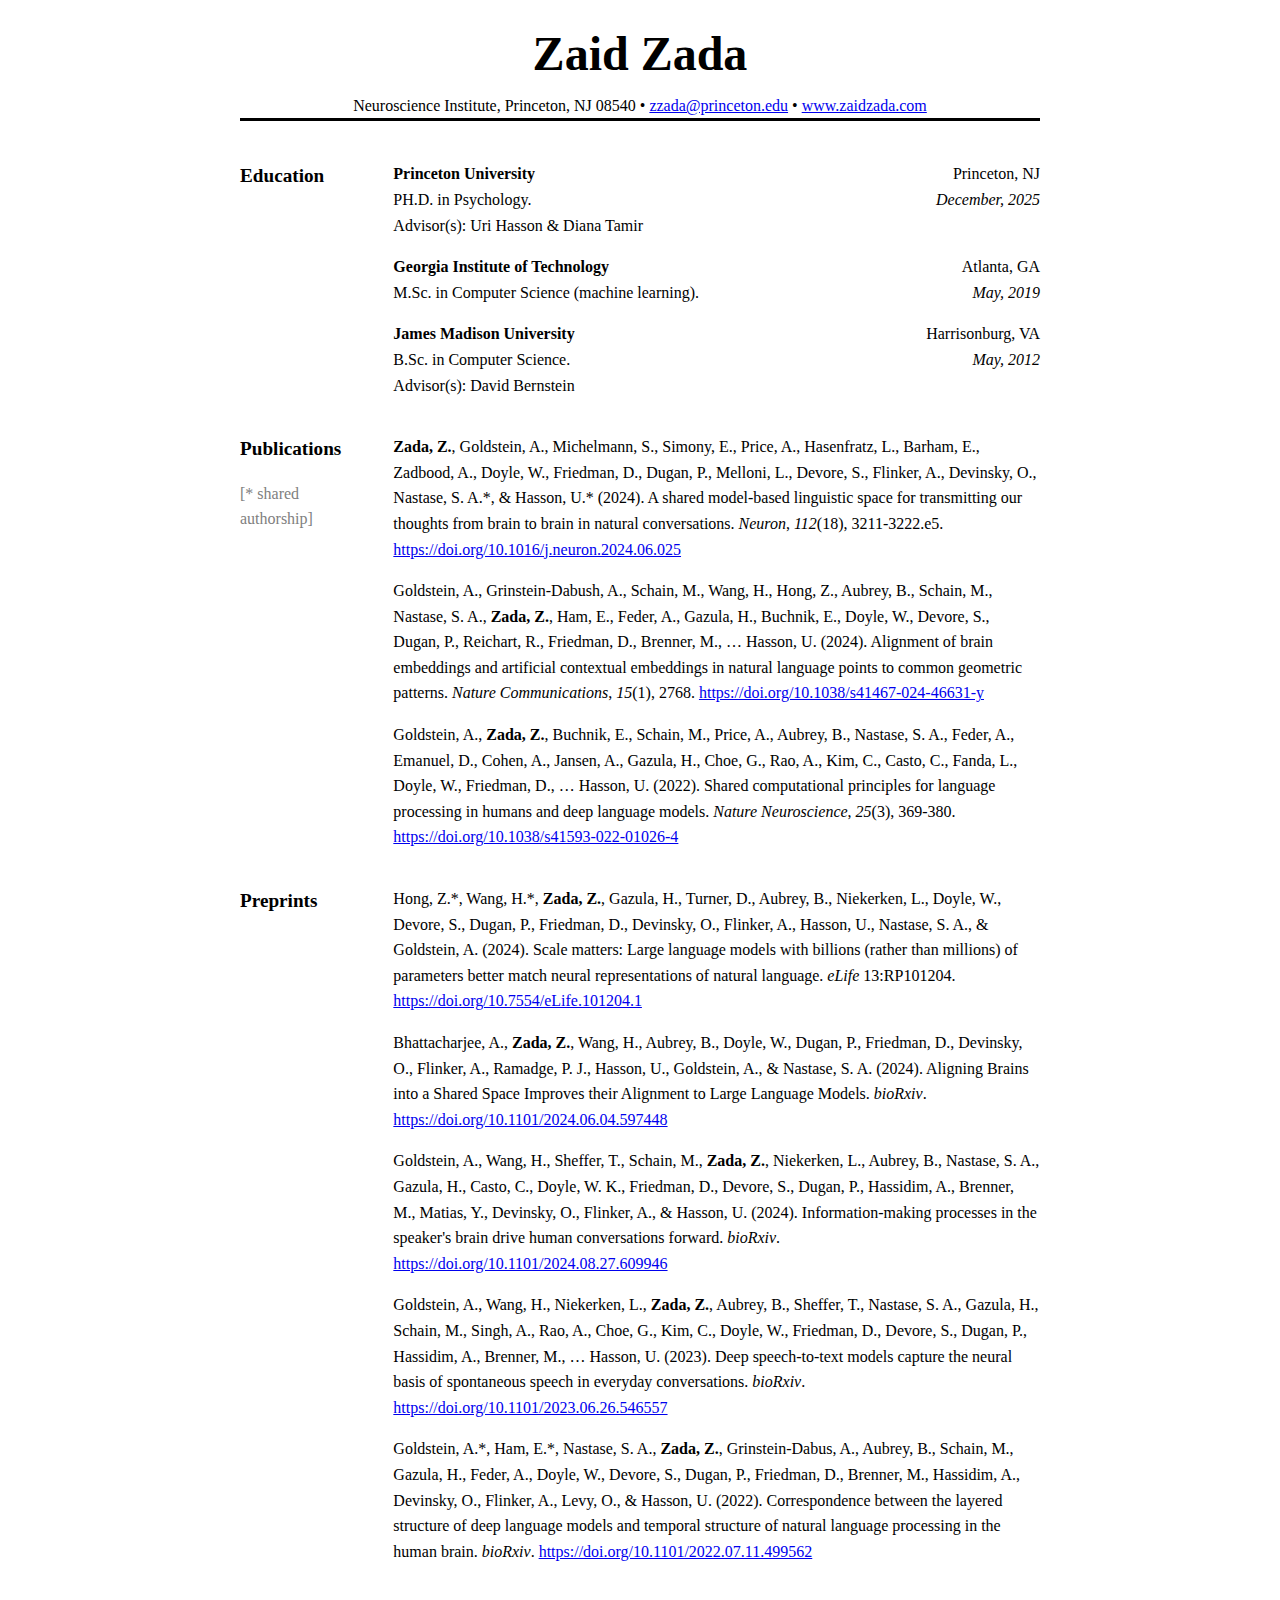
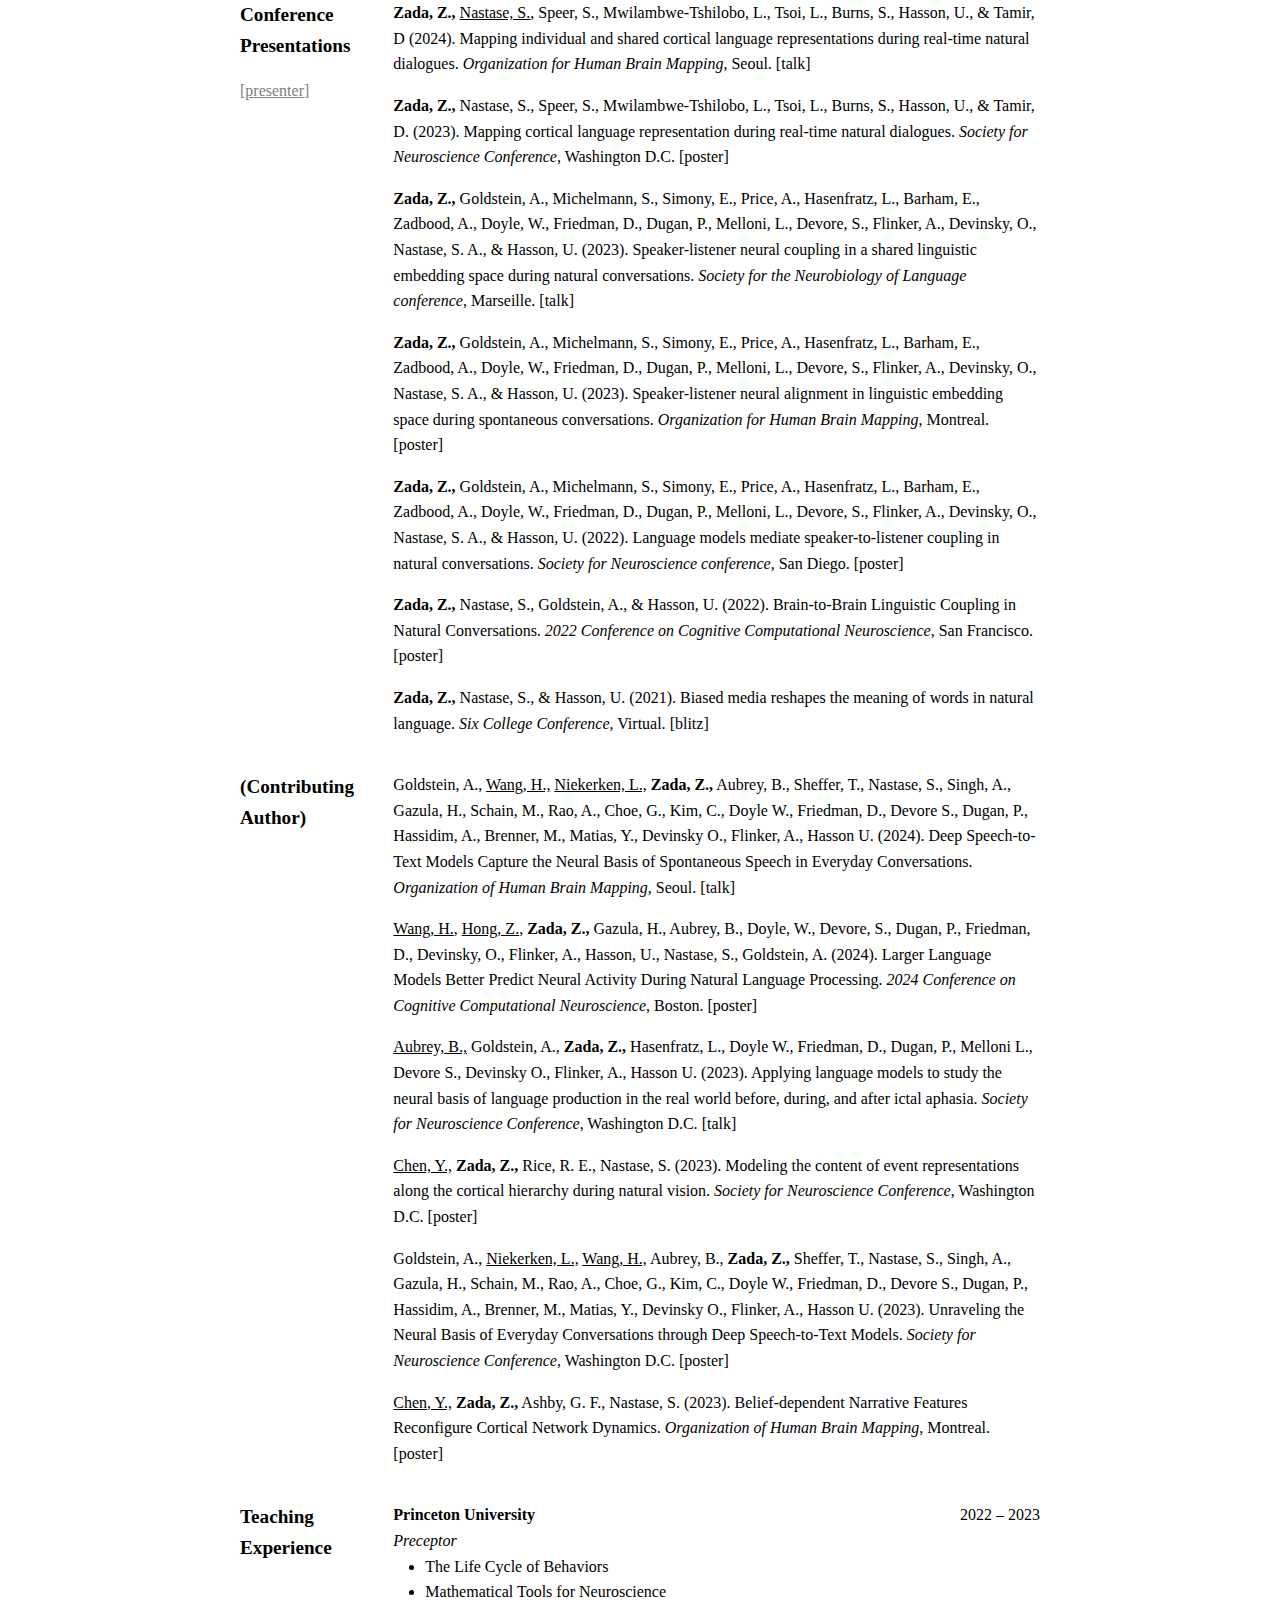
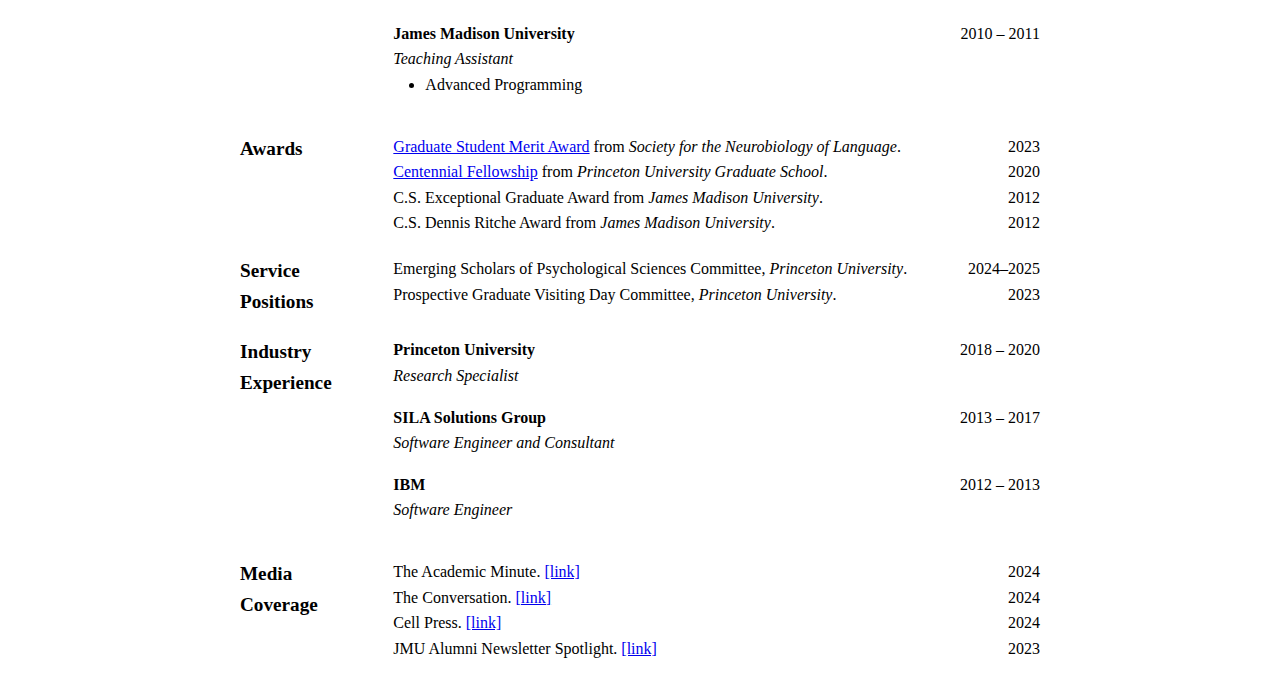
==== cv.html @ 955b27f1 "add service positions" ====
<!DOCTYPE html>
<html lang="en">

<head>
  <title>Zaid Zada's CV</title>
  <meta charset="utf-8">
  <meta name="viewport" content="width=device-width, initial-scale=1.0">
  <link rel="icon" type="image/png" sizes="32x32">
  <style type="text/css">
    body {
      font-family: 'Times New Roman', Times, serif;
      font-size: medium;
      max-width: 800px;
      margin: 1em auto;
      word-wrap: break-word;
      text-rendering: optimizeLegibility;
      font-kerning: normal;
    }

    main {
      display: grid;
      grid-template-columns: 1fr 4.85fr;
      gap: 20px;
      line-height: 1.6;
    }

    main>header {
      text-align: center;
      grid-column: 1 / span 2;
      margin-bottom: 20px;
      border-bottom: 3px solid black;
    }

    main>section {
      display: contents;
    }

    section>header {
      grid-column: 1;
      font-weight: bold;
      font-size: 1.2em;
    }

    section>ul {
      grid-column: 2;
      padding-left: 2em;
    }

    section h1 {
      margin: 0;
      font-size: 1em;
    }

    section>ul {
      padding: 0;
      margin: 0;
      list-style-type: none;
    }

    section>ul>li {
      margin-bottom: 1em;
    }

    section>ul ul {
      padding: 0;
      margin: 0;
      list-style-type: none;
    }

    section {
      margin-bottom: 10px;
    }

    .split {
      display: flex;
      justify-content: space-between;
    }

    .indent>time {
      margin-right: 1.5em;
    }

    .tight>li {
      margin-bottom: 0;
    }

    .footnote {
      color: gray;
      font-size: medium;
      font-weight: normal;
      text-decoration: none;
    }

    .name {
      margin: 0;
      font-size: xxx-large;
    }

    main>header>ul {
      display: inline;
      padding: 0;
      list-style: none;

      >li {
        display: inline;
      }

      >li:after {
        content: " •";
      }

      >li:last-child:after {
        content: none;
      }
    }

    @media screen and (max-width: 650px) {
      main {
        margin: 0 1em;
        display: grid;
        gap: 20px;
        grid-template-columns: 1fr;
      }

      section>header {
        grid-column: 1;
        border-bottom: 1px solid black;
      }

      section>ul {
        grid-column: 1;
      }
    }

    @media (prefers-color-scheme: dark) {
      body {
        background-color: #282c34;
        color: #dcdfe4;
      }

      main>header {
        border-bottom-color: #5c6370;
      }

      .footnote {
        color: #919baa;
      }

      a {
        color: #61afef;
      }
    }

    @media print {
      body {
        padding: 0;
        margin: 0.25in;
        font-size: 11px;
      }
    }
  </style>
</head>

<body>

  <main>

    <header>
      <h1 class="name">Zaid Zada</h1>
      <ul>
        <li>Neuroscience Institute, Princeton, NJ 08540</li>
        <li><a href="mailto:zzada@princeton.edu">zzada@princeton.edu</a></li>
        <li><a href="https://www.zaidzada.com">www.zaidzada.com</a></li>
      </ul>
    </header>

    <section>
      <header>
        <h1>Education</h1>
      </header>
      <ul>
        
        <li>
          <ul>
            <li class="split">
              <span><strong>Princeton University</strong></span>
              <span>Princeton, NJ</span>
            </li>
            <li class="split">
              <span>PH.D. in Psychology.</span>
              <span>
                <i>December, 2025</i>
              </span>
            </li>
            
            <li>Advisor(s): Uri Hasson &amp; Diana Tamir</li>
            
          </ul>
        </li>
        
        <li>
          <ul>
            <li class="split">
              <span><strong>Georgia Institute of Technology</strong></span>
              <span>Atlanta, GA</span>
            </li>
            <li class="split">
              <span>M.Sc. in Computer Science (machine learning).</span>
              <span>
                <i>May, 2019</i>
              </span>
            </li>
            
          </ul>
        </li>
        
        <li>
          <ul>
            <li class="split">
              <span><strong>James Madison University</strong></span>
              <span>Harrisonburg, VA</span>
            </li>
            <li class="split">
              <span>B.Sc. in Computer Science.</span>
              <span>
                <i>May, 2012</i>
              </span>
            </li>
            
            <li>Advisor(s): David Bernstein</li>
            
          </ul>
        </li>
        
      </ul>
    </section>

    <section>
      <header>
        <h1>Publications</h1>
        <p class="footnote">[* shared authorship]</p>
      </header>
      <ul>
        
        <li><strong>Zada, Z.</strong>, Goldstein, A., Michelmann, S., Simony, E., Price, A., Hasenfratz, L., Barham, E., Zadbood, A., Doyle, W., Friedman, D., Dugan, P., Melloni, L., Devore, S., Flinker, A., Devinsky, O., Nastase, S. A.*, &amp; Hasson, U.* (2024). A shared model-based linguistic space for transmitting our thoughts from brain to brain in natural conversations. <i>Neuron</i>, <i>112</i>(18), 3211-3222.e5.
          
          <a href="https://doi.org/10.1016/j.neuron.2024.06.025"><span class="journal_badge">https://doi.org/10.1016/j.neuron.2024.06.025</span></a>
          
        </li>
        
        <li>Goldstein, A., Grinstein-Dabush, A., Schain, M., Wang, H., Hong, Z., Aubrey, B., Schain, M., Nastase, S. A., <strong>Zada, Z.</strong>, Ham, E., Feder, A., Gazula, H., Buchnik, E., Doyle, W., Devore, S., Dugan, P., Reichart, R., Friedman, D., Brenner, M., … Hasson, U. (2024). Alignment of brain embeddings and artificial contextual embeddings in natural language points to common geometric patterns. <i>Nature Communications</i>, <i>15</i>(1), 2768.
          
          <a href="https://doi.org/10.1038/s41467-024-46631-y"><span class="journal_badge">https://doi.org/10.1038/s41467-024-46631-y</span></a>
          
        </li>
        
        <li>Goldstein, A., <strong>Zada, Z.</strong>, Buchnik, E., Schain, M., Price, A., Aubrey, B., Nastase, S. A., Feder, A., Emanuel, D., Cohen, A., Jansen, A., Gazula, H., Choe, G., Rao, A., Kim, C., Casto, C., Fanda, L., Doyle, W., Friedman, D., … Hasson, U. (2022). Shared computational principles for language processing in humans and deep language models. <i>Nature Neuroscience</i>, <i>25</i>(3), 369-380.
          
          <a href="https://doi.org/10.1038/s41593-022-01026-4"><span class="journal_badge">https://doi.org/10.1038/s41593-022-01026-4</span></a>
          
        </li>
        
      </ul>
    </section>

    <section>
      <header>
        <h1>Preprints</h1>
      </header>
      <ul>
        
        <li>Hong, Z.*, Wang, H.*, <strong>Zada, Z.</strong>, Gazula, H., Turner, D., Aubrey, B., Niekerken, L., Doyle, W., Devore, S., Dugan, P., Friedman, D., Devinsky, O., Flinker, A., Hasson, U., Nastase, S. A., &amp; Goldstein, A. (2024). Scale matters: Large language models with billions (rather than millions) of parameters better match neural representations of natural language. <i>eLife</i> 13:RP101204.
          
          <a href="https://doi.org/10.7554/eLife.101204.1"><span class="journal_badge">https://doi.org/10.7554/eLife.101204.1</span></a>
          
        </li>
        
        <li>Bhattacharjee, A., <strong>Zada, Z.</strong>, Wang, H., Aubrey, B., Doyle, W., Dugan, P., Friedman, D., Devinsky, O., Flinker, A., Ramadge, P. J., Hasson, U., Goldstein, A., &amp; Nastase, S. A. (2024). Aligning Brains into a Shared Space Improves their Alignment to Large Language Models. <i>bioRxiv</i>.
          
          <a href="https://doi.org/10.1101/2024.06.04.597448"><span class="journal_badge">https://doi.org/10.1101/2024.06.04.597448</span></a>
          
        </li>
        
        <li>Goldstein, A., Wang, H., Sheffer, T., Schain, M., <strong>Zada, Z.</strong>, Niekerken, L., Aubrey, B., Nastase, S. A., Gazula, H., Casto, C., Doyle, W. K., Friedman, D., Devore, S., Dugan, P., Hassidim, A., Brenner, M., Matias, Y., Devinsky, O., Flinker, A., &amp; Hasson, U. (2024). Information-making processes in the speaker's brain drive human conversations forward. <i>bioRxiv</i>.
          
          <a href="https://doi.org/10.1101/2024.08.27.609946"><span class="journal_badge">https://doi.org/10.1101/2024.08.27.609946</span></a>
          
        </li>
        
        <li>Goldstein, A., Wang, H., Niekerken, L., <strong>Zada, Z.</strong>, Aubrey, B., Sheffer, T., Nastase, S. A., Gazula, H., Schain, M., Singh, A., Rao, A., Choe, G., Kim, C., Doyle, W., Friedman, D., Devore, S., Dugan, P., Hassidim, A., Brenner, M., … Hasson, U. (2023). Deep speech-to-text models capture the neural basis of spontaneous speech in everyday conversations. <i>bioRxiv</i>.
          
          <a href="https://doi.org/10.1101/2023.06.26.546557"><span class="journal_badge">https://doi.org/10.1101/2023.06.26.546557</span></a>
          
        </li>
        
        <li>Goldstein, A.*, Ham, E.*, Nastase, S. A., <strong>Zada, Z.</strong>, Grinstein-Dabus, A., Aubrey, B., Schain, M., Gazula, H., Feder, A., Doyle, W., Devore, S., Dugan, P., Friedman, D., Brenner, M., Hassidim, A., Devinsky, O., Flinker, A., Levy, O., &amp; Hasson, U. (2022). Correspondence between the layered structure of deep language models and temporal structure of natural language processing in the human brain. <i>bioRxiv</i>.
          
          <a href="https://doi.org/10.1101/2022.07.11.499562"><span class="journal_badge">https://doi.org/10.1101/2022.07.11.499562</span></a>
          
        </li>
        
      </ul>
    </section>

    <section>
      <header>
        <h1>Conference Presentations</h1>
        <p class="footnote">[<u>presenter</u>]</p>
      </header>
      <ul>
        
        <li><strong>Zada, Z.,</strong> <u>Nastase, S.</u>, Speer, S., Mwilambwe-Tshilobo, L., Tsoi, L., Burns, S., Hasson, U., &amp; Tamir, D (2024). Mapping individual and shared cortical language representations during real-time natural dialogues. <i>Organization for Human Brain Mapping</i>, Seoul. <span class="border_badge">[talk]</span> </li>
        
        <li><strong>Zada, Z.,</strong> Nastase, S., Speer, S., Mwilambwe-Tshilobo, L., Tsoi, L., Burns, S., Hasson, U., &amp; Tamir, D. (2023). Mapping cortical language representation during real-time natural dialogues. <i>Society for Neuroscience Conference</i>, Washington D.C. <span class="border_badge">[poster]</span> </li>
        
        <li><strong>Zada, Z.,</strong> Goldstein, A., Michelmann, S., Simony, E., Price, A., Hasenfratz, L., Barham, E., Zadbood, A., Doyle, W., Friedman, D., Dugan, P., Melloni, L., Devore, S., Flinker, A., Devinsky, O., Nastase, S. A., &amp; Hasson, U. (2023). Speaker-listener neural coupling in a shared linguistic embedding space during natural conversations. <i>Society for the Neurobiology of Language conference</i>, Marseille. <span class="border_badge">[talk]</span> </li>
        
        <li><strong>Zada, Z.,</strong> Goldstein, A., Michelmann, S., Simony, E., Price, A., Hasenfratz, L., Barham, E., Zadbood, A., Doyle, W., Friedman, D., Dugan, P., Melloni, L., Devore, S., Flinker, A., Devinsky, O., Nastase, S. A., &amp; Hasson, U. (2023). Speaker-listener neural alignment in linguistic embedding space during spontaneous conversations. <i>Organization for Human Brain Mapping</i>, Montreal. <span class="border_badge">[poster]</span> </li>
        
        <li><strong>Zada, Z.,</strong> Goldstein, A., Michelmann, S., Simony, E., Price, A., Hasenfratz, L., Barham, E., Zadbood, A., Doyle, W., Friedman, D., Dugan, P., Melloni, L., Devore, S., Flinker, A., Devinsky, O., Nastase, S. A., &amp; Hasson, U.  (2022). Language models mediate speaker-to-listener coupling in natural conversations. <i>Society for Neuroscience conference</i>, San Diego. <span class="border_badge">[poster]</span> </li>
        
        <li><strong>Zada, Z.,</strong> Nastase, S., Goldstein, A., &amp; Hasson, U. (2022). Brain-to-Brain Linguistic Coupling in Natural Conversations. <i>2022 Conference on Cognitive Computational Neuroscience</i>, San Francisco. <span class="border_badge">[poster]</span> </li>
        
        <li><strong>Zada, Z.,</strong> Nastase, S., &amp; Hasson, U. (2021). Biased media reshapes the meaning of words in natural language. <i>Six College Conference</i>, Virtual. <span class="border_badge">[blitz]</span> </li>
        
      </ul>
    </section>

    <section>
      <header>
        <h1>(Contributing Author)</h1>
      </header>
      <ul>
        
        <li>Goldstein, A., <u>Wang, H.,</u> <u>Niekerken, L.,</u> <strong>Zada, Z.,</strong> Aubrey, B., Sheffer, T., Nastase, S., Singh, A., Gazula, H., Schain, M., Rao, A., Choe, G., Kim, C., Doyle W., Friedman, D., Devore S., Dugan, P., Hassidim, A., Brenner, M., Matias, Y., Devinsky O., Flinker, A., Hasson U. (2024). Deep Speech-to-Text Models Capture the Neural Basis of Spontaneous Speech in Everyday Conversations. <i>Organization of Human Brain Mapping</i>, Seoul. <span class="border_badge">[talk]</span> </li>
        
        <li><u>Wang, H.</u>, <u>Hong, Z.</u>, <strong>Zada, Z.,</strong> Gazula, H., Aubrey, B., Doyle, W., Devore, S., Dugan, P., Friedman, D., Devinsky, O., Flinker, A., Hasson, U., Nastase, S., Goldstein, A. (2024). Larger Language Models Better Predict Neural Activity During Natural Language Processing. <i>2024 Conference on Cognitive Computational Neuroscience</i>, Boston. <span class="border_badge">[poster]</span> </li>
        
        <li><u>Aubrey, B.,</u> Goldstein, A., <strong>Zada, Z.,</strong> Hasenfratz, L., Doyle W., Friedman, D., Dugan, P., Melloni L., Devore S., Devinsky O., Flinker, A., Hasson U. (2023). Applying language models to study the neural basis of language production in the real world before, during, and after ictal aphasia. <i>Society for Neuroscience Conference</i>, Washington D.C. <span class="border_badge">[talk]</span> </li>
        
        <li><u>Chen, Y.,</u> <strong>Zada, Z.,</strong> Rice, R. E., Nastase, S. (2023). Modeling the content of event representations along the cortical hierarchy during natural vision. <i>Society for Neuroscience Conference</i>, Washington D.C. <span class="border_badge">[poster]</span> </li>
        
        <li>Goldstein, A., <u>Niekerken, L.,</u> <u>Wang, H.,</u> Aubrey, B., <strong>Zada, Z.,</strong> Sheffer, T., Nastase, S., Singh, A., Gazula, H., Schain, M., Rao, A., Choe, G., Kim, C., Doyle W., Friedman, D., Devore S., Dugan, P., Hassidim, A., Brenner, M., Matias, Y., Devinsky O., Flinker, A., Hasson U. (2023). Unraveling the Neural Basis of Everyday Conversations through Deep Speech-to-Text Models. <i>Society for Neuroscience Conference</i>, Washington D.C. <span class="border_badge">[poster]</span> </li>
        
        <li><u>Chen, Y.,</u> <strong>Zada, Z.,</strong> Ashby, G. F., Nastase, S. (2023). Belief-dependent Narrative Features Reconfigure Cortical Network Dynamics. <i>Organization of Human Brain Mapping</i>, Montreal. <span class="border_badge">[poster]</span> </li>
        
      </ul>
    </section>

    <section>
      <header>
        <h1>Teaching Experience</h1>
      </header>
      <ul>
        
        <li>
          <ul class="tight">
            <li class="split">
              <span><strong>Princeton University</strong></span>
              <span>2022 – 2023</span>
            </li>
            <li><i>Preceptor</i></li>
            <li>
              <ul style="list-style-type: disc; padding-left: 2em;">
                
                <li> The Life Cycle of Behaviors </li>
                
                <li> Mathematical Tools for Neuroscience </li>
                
              </ul>
            </li>
          </ul>
        </li>
        
        <li>
          <ul class="tight">
            <li class="split">
              <span><strong>James Madison University</strong></span>
              <span>2010 – 2011</span>
            </li>
            <li><i>Teaching Assistant</i></li>
            <li>
              <ul style="list-style-type: disc; padding-left: 2em;">
                
                <li> Advanced Programming </li>
                
              </ul>
            </li>
          </ul>
        </li>
        
      </ul>
    </section>

    <section>
      <header>
        <h1>Awards</h1>
      </header>
      <ul class="tight">
        
        <li class="split">
          <span>
            
            <a href="https://www.neurolang.org/2023/award-winners/">Graduate Student Merit Award</a>
            
            from <em>Society for the Neurobiology of Language</em>.
          </span>
          <time>2023</time>
        </li>
        
        <li class="split">
          <span>
            
            <a href="https://gradschool.princeton.edu/financial-support/fellowships/princeton-fellowships/centennial-fellowship-natural-sciences-and">Centennial Fellowship</a>
            
            from <em>Princeton University Graduate School</em>.
          </span>
          <time>2020</time>
        </li>
        
        <li class="split">
          <span>
            
            C.S. Exceptional Graduate Award
            
            from <em>James Madison University</em>.
          </span>
          <time>2012</time>
        </li>
        
        <li class="split">
          <span>
            
            C.S. Dennis Ritche Award
            
            from <em>James Madison University</em>.
          </span>
          <time>2012</time>
        </li>
        
      </ul>
    </section>

    <section>
      <header>
        <h1>Service Positions</h1>
      </header>
      <ul class="tight">
        
        <li class="split">
          <span>Emerging Scholars of Psychological Sciences Committee, <i>Princeton University</i>.</span>
          <time>2024–2025</time>
        </li>
        
        <li class="split">
          <span>Prospective Graduate Visiting Day Committee, <i>Princeton University</i>.</span>
          <time>2023</time>
        </li>
        
      </ul>
    </section>

    <section>
      <header>
        <h1>Industry Experience</h1>
      </header>
      <ul>
        
        <li>
          <ul>
            <li class="split">
              <span><strong>Princeton University</strong></span>
              <span>2018 – 2020</span>
            </li>
            <li><i>Research Specialist</i></li>
          </ul>
        </li>
        
        <li>
          <ul>
            <li class="split">
              <span><strong>SILA Solutions Group</strong></span>
              <span>2013 – 2017</span>
            </li>
            <li><i>Software Engineer and Consultant</i></li>
          </ul>
        </li>
        
        <li>
          <ul>
            <li class="split">
              <span><strong>IBM</strong></span>
              <span>2012 – 2013</span>
            </li>
            <li><i>Software Engineer</i></li>
          </ul>
        </li>
        
      </ul>
    </section>

    <section>
      <header>
        <h1>Media Coverage</h1>
      </header>
      <ul class="tight">
        
        <li class="split">
          <span>The Academic Minute.
            
            <a href="https://academicminute.org/2024/10/zaid-zada-princeton-university-brains-and-machines-navigate-a-common-language-space-for-communication">[link]</a>
            
          </span>
          <time>2024</time>
        </li>
        
        <li class="split">
          <span>The Conversation.
            
            <a href="https://theconversation.com/ais-encode-language-like-brains-do-opening-a-window-on-human-conversations-235847">[link]</a>
            
          </span>
          <time>2024</time>
        </li>
        
        <li class="split">
          <span>Cell Press.
            
            <a href="https://www.eurekalert.org/news-releases/1052628">[link]</a>
            
          </span>
          <time>2024</time>
        </li>
        
        <li class="split">
          <span>JMU Alumni Newsletter Spotlight.
            
            <a href="https://www.jmu.edu/cise/cs/alumni/alumni-spotlight/zaid-spotlight.shtml">[link]</a>
            
          </span>
          <time>2023</time>
        </li>
        
      </ul>
    </section>

  </main>

</body>

</html>
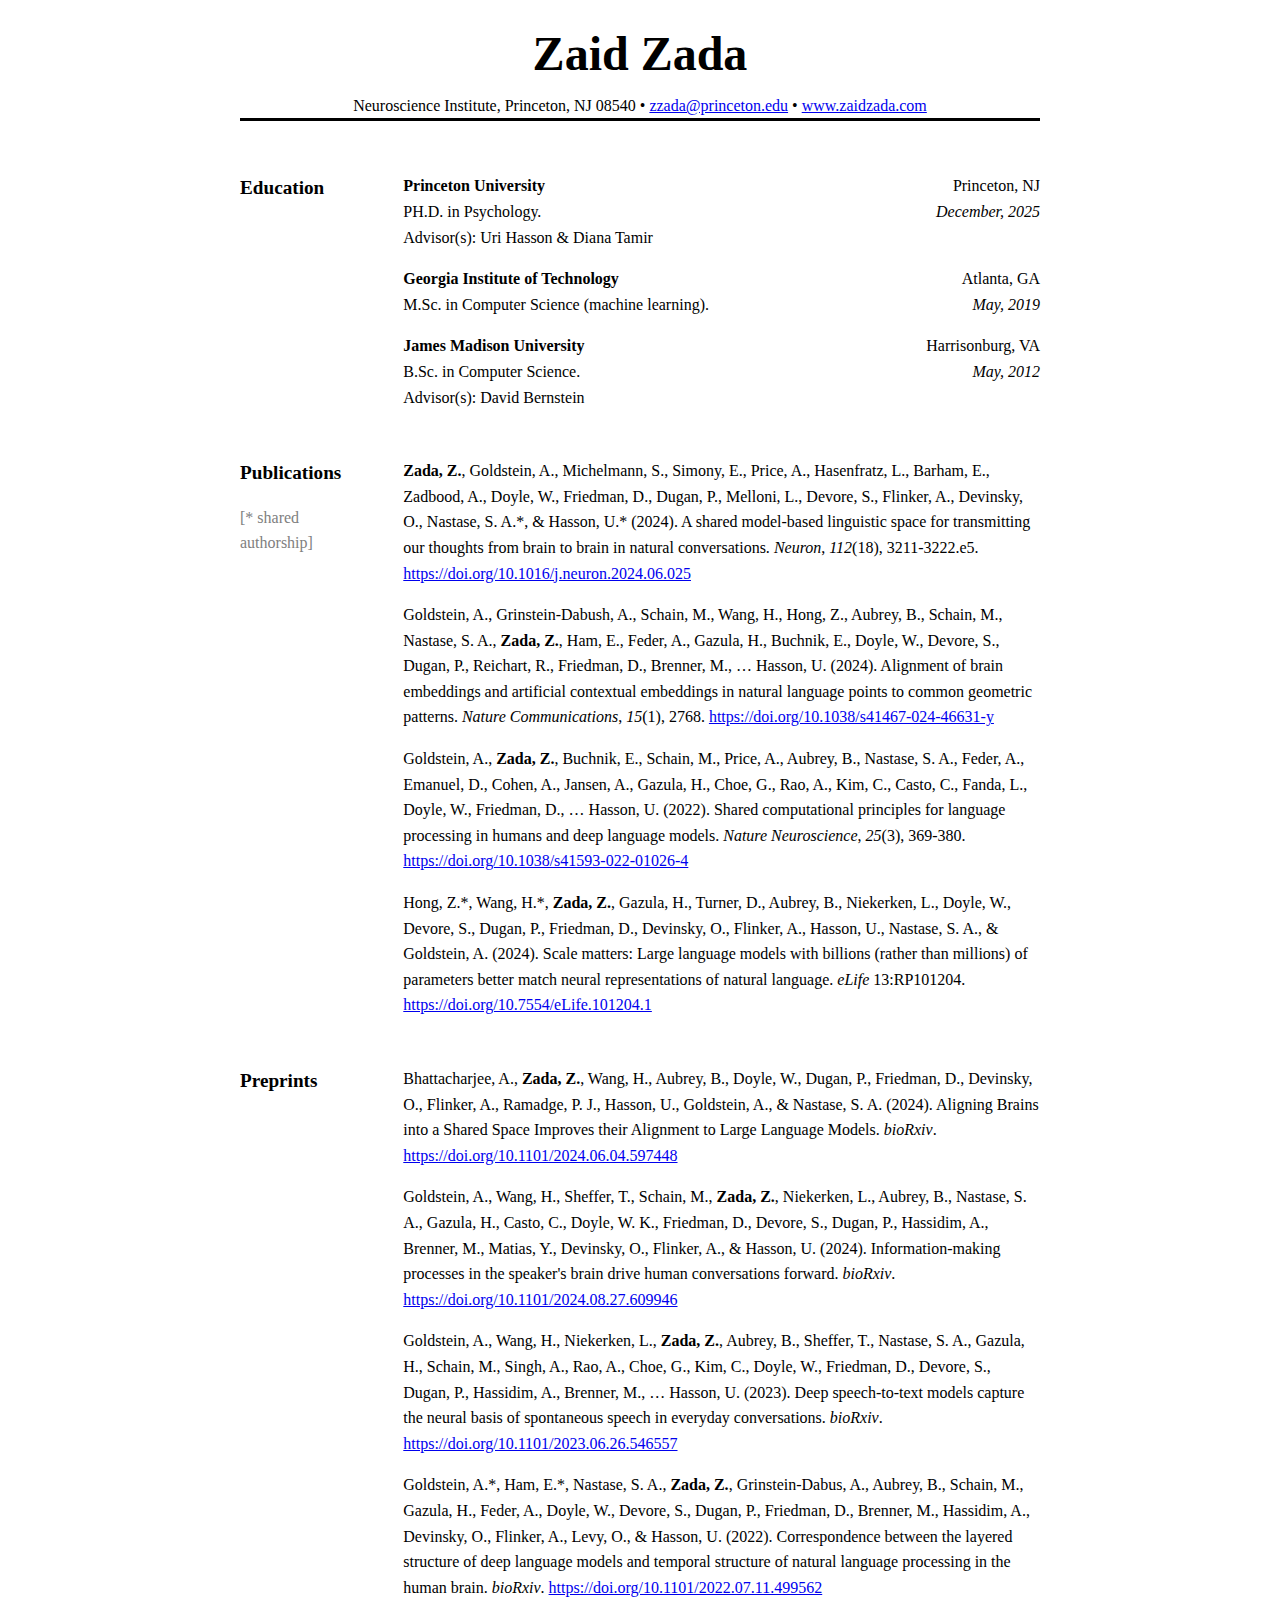
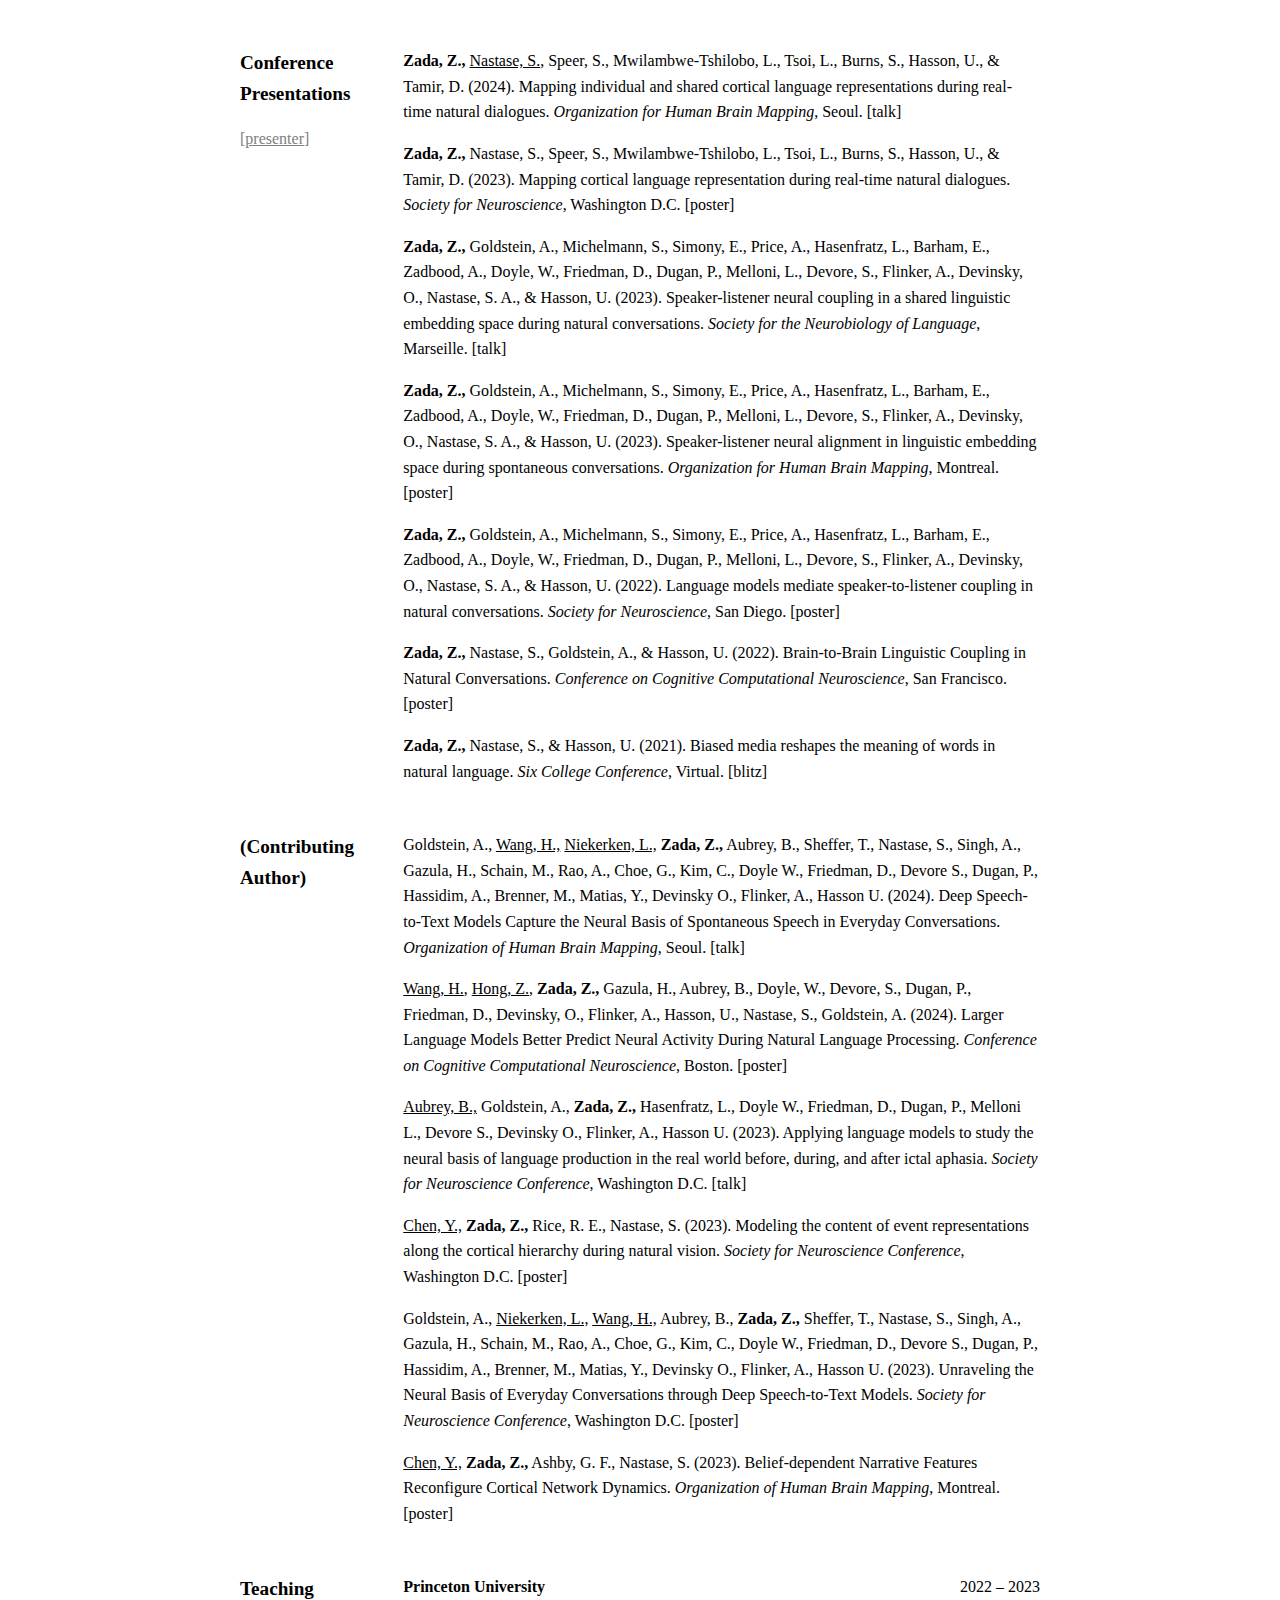
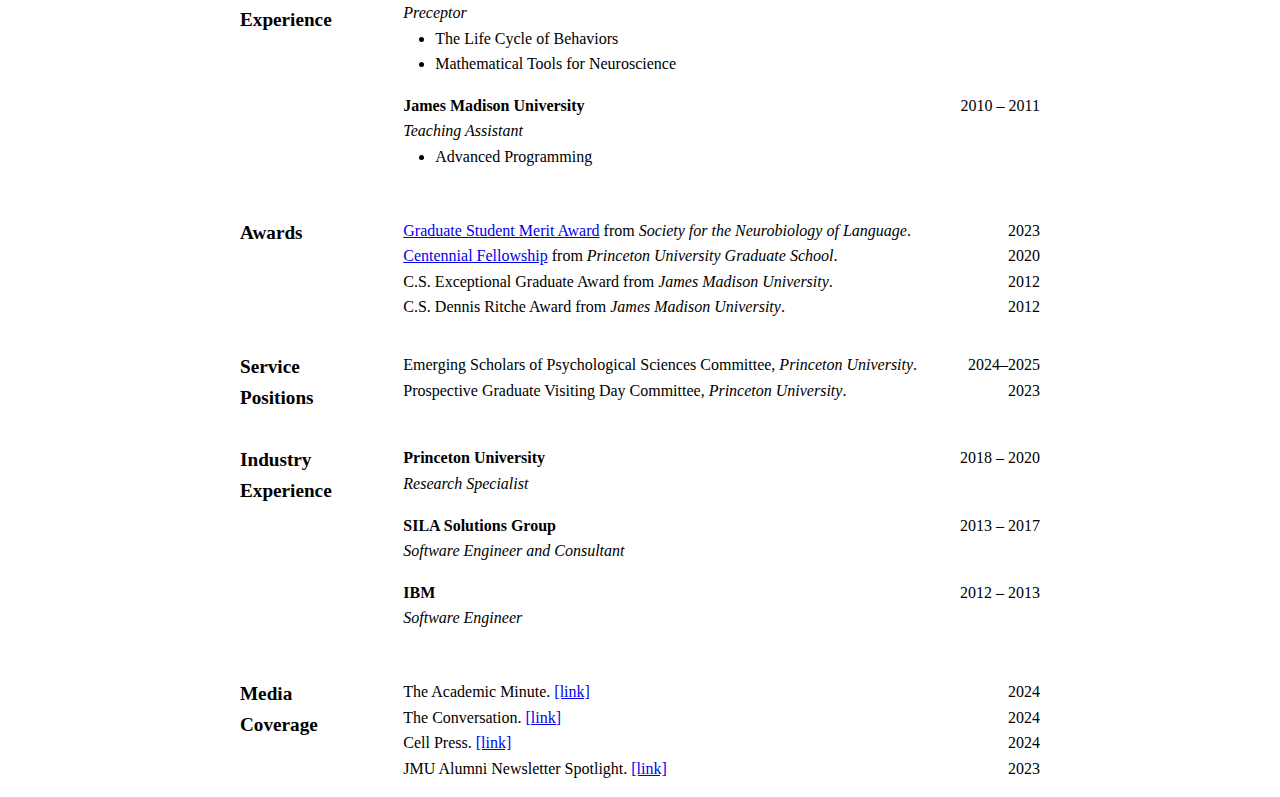
==== commit 47b7450c: "reformat back end" ====
--- a/cv.html
+++ b/cv.html
@@ -20,7 +20,7 @@
     main {
       display: grid;
       grid-template-columns: 1fr 4.85fr;
-      gap: 20px;
+      gap: 2em;
       line-height: 1.6;
     }
 
@@ -130,6 +130,7 @@
       section>ul {
         grid-column: 1;
       }
+
     }
 
     @media (prefers-color-scheme: dark) {
@@ -157,6 +158,11 @@
         margin: 0.25in;
         font-size: 11px;
       }
+
+      .footnote {
+        font-size: 9px;
+        color: black;
+      }
     }
   </style>
 </head>
@@ -260,6 +266,12 @@
           
         </li>
         
+        <li>Hong, Z.*, Wang, H.*, <strong>Zada, Z.</strong>, Gazula, H., Turner, D., Aubrey, B., Niekerken, L., Doyle, W., Devore, S., Dugan, P., Friedman, D., Devinsky, O., Flinker, A., Hasson, U., Nastase, S. A., &amp; Goldstein, A. (2024). Scale matters: Large language models with billions (rather than millions) of parameters better match neural representations of natural language. <i>eLife</i> 13:RP101204.
+          
+          <a href="https://doi.org/10.7554/eLife.101204.1"><span class="journal_badge">https://doi.org/10.7554/eLife.101204.1</span></a>
+          
+        </li>
+        
       </ul>
     </section>
 
@@ -268,12 +280,6 @@
         <h1>Preprints</h1>
       </header>
       <ul>
-        
-        <li>Hong, Z.*, Wang, H.*, <strong>Zada, Z.</strong>, Gazula, H., Turner, D., Aubrey, B., Niekerken, L., Doyle, W., Devore, S., Dugan, P., Friedman, D., Devinsky, O., Flinker, A., Hasson, U., Nastase, S. A., &amp; Goldstein, A. (2024). Scale matters: Large language models with billions (rather than millions) of parameters better match neural representations of natural language. <i>eLife</i> 13:RP101204.
-          
-          <a href="https://doi.org/10.7554/eLife.101204.1"><span class="journal_badge">https://doi.org/10.7554/eLife.101204.1</span></a>
-          
-        </li>
         
         <li>Bhattacharjee, A., <strong>Zada, Z.</strong>, Wang, H., Aubrey, B., Doyle, W., Dugan, P., Friedman, D., Devinsky, O., Flinker, A., Ramadge, P. J., Hasson, U., Goldstein, A., &amp; Nastase, S. A. (2024). Aligning Brains into a Shared Space Improves their Alignment to Large Language Models. <i>bioRxiv</i>.
           
@@ -309,19 +315,33 @@
       </header>
       <ul>
         
-        <li><strong>Zada, Z.,</strong> <u>Nastase, S.</u>, Speer, S., Mwilambwe-Tshilobo, L., Tsoi, L., Burns, S., Hasson, U., &amp; Tamir, D (2024). Mapping individual and shared cortical language representations during real-time natural dialogues. <i>Organization for Human Brain Mapping</i>, Seoul. <span class="border_badge">[talk]</span> </li>
-        
-        <li><strong>Zada, Z.,</strong> Nastase, S., Speer, S., Mwilambwe-Tshilobo, L., Tsoi, L., Burns, S., Hasson, U., &amp; Tamir, D. (2023). Mapping cortical language representation during real-time natural dialogues. <i>Society for Neuroscience Conference</i>, Washington D.C. <span class="border_badge">[poster]</span> </li>
-        
-        <li><strong>Zada, Z.,</strong> Goldstein, A., Michelmann, S., Simony, E., Price, A., Hasenfratz, L., Barham, E., Zadbood, A., Doyle, W., Friedman, D., Dugan, P., Melloni, L., Devore, S., Flinker, A., Devinsky, O., Nastase, S. A., &amp; Hasson, U. (2023). Speaker-listener neural coupling in a shared linguistic embedding space during natural conversations. <i>Society for the Neurobiology of Language conference</i>, Marseille. <span class="border_badge">[talk]</span> </li>
-        
-        <li><strong>Zada, Z.,</strong> Goldstein, A., Michelmann, S., Simony, E., Price, A., Hasenfratz, L., Barham, E., Zadbood, A., Doyle, W., Friedman, D., Dugan, P., Melloni, L., Devore, S., Flinker, A., Devinsky, O., Nastase, S. A., &amp; Hasson, U. (2023). Speaker-listener neural alignment in linguistic embedding space during spontaneous conversations. <i>Organization for Human Brain Mapping</i>, Montreal. <span class="border_badge">[poster]</span> </li>
-        
-        <li><strong>Zada, Z.,</strong> Goldstein, A., Michelmann, S., Simony, E., Price, A., Hasenfratz, L., Barham, E., Zadbood, A., Doyle, W., Friedman, D., Dugan, P., Melloni, L., Devore, S., Flinker, A., Devinsky, O., Nastase, S. A., &amp; Hasson, U.  (2022). Language models mediate speaker-to-listener coupling in natural conversations. <i>Society for Neuroscience conference</i>, San Diego. <span class="border_badge">[poster]</span> </li>
-        
-        <li><strong>Zada, Z.,</strong> Nastase, S., Goldstein, A., &amp; Hasson, U. (2022). Brain-to-Brain Linguistic Coupling in Natural Conversations. <i>2022 Conference on Cognitive Computational Neuroscience</i>, San Francisco. <span class="border_badge">[poster]</span> </li>
-        
-        <li><strong>Zada, Z.,</strong> Nastase, S., &amp; Hasson, U. (2021). Biased media reshapes the meaning of words in natural language. <i>Six College Conference</i>, Virtual. <span class="border_badge">[blitz]</span> </li>
+        <li><strong>Zada, Z.,</strong> <u>Nastase, S.</u>, Speer, S., Mwilambwe-Tshilobo, L., Tsoi, L., Burns, S., Hasson, U., &amp; Tamir, D. (2024). Mapping individual and shared cortical language representations during real-time natural dialogues. <i>Organization for Human Brain Mapping</i>, Seoul.
+          <span class="border_badge">[talk]</span>
+        </li>
+        
+        <li><strong>Zada, Z.,</strong> Nastase, S., Speer, S., Mwilambwe-Tshilobo, L., Tsoi, L., Burns, S., Hasson, U., &amp; Tamir, D. (2023). Mapping cortical language representation during real-time natural dialogues. <i>Society for Neuroscience</i>, Washington D.C.
+          <span class="border_badge">[poster]</span>
+        </li>
+        
+        <li><strong>Zada, Z.,</strong> Goldstein, A., Michelmann, S., Simony, E., Price, A., Hasenfratz, L., Barham, E., Zadbood, A., Doyle, W., Friedman, D., Dugan, P., Melloni, L., Devore, S., Flinker, A., Devinsky, O., Nastase, S. A., &amp; Hasson, U. (2023). Speaker-listener neural coupling in a shared linguistic embedding space during natural conversations. <i>Society for the Neurobiology of Language</i>, Marseille.
+          <span class="border_badge">[talk]</span>
+        </li>
+        
+        <li><strong>Zada, Z.,</strong> Goldstein, A., Michelmann, S., Simony, E., Price, A., Hasenfratz, L., Barham, E., Zadbood, A., Doyle, W., Friedman, D., Dugan, P., Melloni, L., Devore, S., Flinker, A., Devinsky, O., Nastase, S. A., &amp; Hasson, U. (2023). Speaker-listener neural alignment in linguistic embedding space during spontaneous conversations. <i>Organization for Human Brain Mapping</i>, Montreal.
+          <span class="border_badge">[poster]</span>
+        </li>
+        
+        <li><strong>Zada, Z.,</strong> Goldstein, A., Michelmann, S., Simony, E., Price, A., Hasenfratz, L., Barham, E., Zadbood, A., Doyle, W., Friedman, D., Dugan, P., Melloni, L., Devore, S., Flinker, A., Devinsky, O., Nastase, S. A., &amp; Hasson, U. (2022). Language models mediate speaker-to-listener coupling in natural conversations. <i>Society for Neuroscience</i>, San Diego.
+          <span class="border_badge">[poster]</span>
+        </li>
+        
+        <li><strong>Zada, Z.,</strong> Nastase, S., Goldstein, A., &amp; Hasson, U. (2022). Brain-to-Brain Linguistic Coupling in Natural Conversations. <i>Conference on Cognitive Computational Neuroscience</i>, San Francisco.
+          <span class="border_badge">[poster]</span>
+        </li>
+        
+        <li><strong>Zada, Z.,</strong> Nastase, S., &amp; Hasson, U. (2021). Biased media reshapes the meaning of words in natural language. <i>Six College Conference</i>, Virtual.
+          <span class="border_badge">[blitz]</span>
+        </li>
         
       </ul>
     </section>
@@ -332,17 +352,29 @@
       </header>
       <ul>
         
-        <li>Goldstein, A., <u>Wang, H.,</u> <u>Niekerken, L.,</u> <strong>Zada, Z.,</strong> Aubrey, B., Sheffer, T., Nastase, S., Singh, A., Gazula, H., Schain, M., Rao, A., Choe, G., Kim, C., Doyle W., Friedman, D., Devore S., Dugan, P., Hassidim, A., Brenner, M., Matias, Y., Devinsky O., Flinker, A., Hasson U. (2024). Deep Speech-to-Text Models Capture the Neural Basis of Spontaneous Speech in Everyday Conversations. <i>Organization of Human Brain Mapping</i>, Seoul. <span class="border_badge">[talk]</span> </li>
-        
-        <li><u>Wang, H.</u>, <u>Hong, Z.</u>, <strong>Zada, Z.,</strong> Gazula, H., Aubrey, B., Doyle, W., Devore, S., Dugan, P., Friedman, D., Devinsky, O., Flinker, A., Hasson, U., Nastase, S., Goldstein, A. (2024). Larger Language Models Better Predict Neural Activity During Natural Language Processing. <i>2024 Conference on Cognitive Computational Neuroscience</i>, Boston. <span class="border_badge">[poster]</span> </li>
-        
-        <li><u>Aubrey, B.,</u> Goldstein, A., <strong>Zada, Z.,</strong> Hasenfratz, L., Doyle W., Friedman, D., Dugan, P., Melloni L., Devore S., Devinsky O., Flinker, A., Hasson U. (2023). Applying language models to study the neural basis of language production in the real world before, during, and after ictal aphasia. <i>Society for Neuroscience Conference</i>, Washington D.C. <span class="border_badge">[talk]</span> </li>
-        
-        <li><u>Chen, Y.,</u> <strong>Zada, Z.,</strong> Rice, R. E., Nastase, S. (2023). Modeling the content of event representations along the cortical hierarchy during natural vision. <i>Society for Neuroscience Conference</i>, Washington D.C. <span class="border_badge">[poster]</span> </li>
-        
-        <li>Goldstein, A., <u>Niekerken, L.,</u> <u>Wang, H.,</u> Aubrey, B., <strong>Zada, Z.,</strong> Sheffer, T., Nastase, S., Singh, A., Gazula, H., Schain, M., Rao, A., Choe, G., Kim, C., Doyle W., Friedman, D., Devore S., Dugan, P., Hassidim, A., Brenner, M., Matias, Y., Devinsky O., Flinker, A., Hasson U. (2023). Unraveling the Neural Basis of Everyday Conversations through Deep Speech-to-Text Models. <i>Society for Neuroscience Conference</i>, Washington D.C. <span class="border_badge">[poster]</span> </li>
-        
-        <li><u>Chen, Y.,</u> <strong>Zada, Z.,</strong> Ashby, G. F., Nastase, S. (2023). Belief-dependent Narrative Features Reconfigure Cortical Network Dynamics. <i>Organization of Human Brain Mapping</i>, Montreal. <span class="border_badge">[poster]</span> </li>
+        <li>Goldstein, A., <u>Wang, H.,</u> <u>Niekerken, L.,</u> <strong>Zada, Z.,</strong> Aubrey, B., Sheffer, T., Nastase, S., Singh, A., Gazula, H., Schain, M., Rao, A., Choe, G., Kim, C., Doyle W., Friedman, D., Devore S., Dugan, P., Hassidim, A., Brenner, M., Matias, Y., Devinsky O., Flinker, A., Hasson U. (2024). Deep Speech-to-Text Models Capture the Neural Basis of Spontaneous Speech in Everyday Conversations. <i>Organization of Human Brain Mapping</i>, Seoul.
+          <span class="border_badge">[talk]</span>
+        </li>
+        
+        <li><u>Wang, H.</u>, <u>Hong, Z.</u>, <strong>Zada, Z.,</strong> Gazula, H., Aubrey, B., Doyle, W., Devore, S., Dugan, P., Friedman, D., Devinsky, O., Flinker, A., Hasson, U., Nastase, S., Goldstein, A. (2024). Larger Language Models Better Predict Neural Activity During Natural Language Processing. <i>Conference on Cognitive Computational Neuroscience</i>, Boston.
+          <span class="border_badge">[poster]</span>
+        </li>
+        
+        <li><u>Aubrey, B.,</u> Goldstein, A., <strong>Zada, Z.,</strong> Hasenfratz, L., Doyle W., Friedman, D., Dugan, P., Melloni L., Devore S., Devinsky O., Flinker, A., Hasson U. (2023). Applying language models to study the neural basis of language production in the real world before, during, and after ictal aphasia. <i>Society for Neuroscience Conference</i>, Washington D.C.
+          <span class="border_badge">[talk]</span>
+        </li>
+        
+        <li><u>Chen, Y.,</u> <strong>Zada, Z.,</strong> Rice, R. E., Nastase, S. (2023). Modeling the content of event representations along the cortical hierarchy during natural vision. <i>Society for Neuroscience Conference</i>, Washington D.C.
+          <span class="border_badge">[poster]</span>
+        </li>
+        
+        <li>Goldstein, A., <u>Niekerken, L.,</u> <u>Wang, H.,</u> Aubrey, B., <strong>Zada, Z.,</strong> Sheffer, T., Nastase, S., Singh, A., Gazula, H., Schain, M., Rao, A., Choe, G., Kim, C., Doyle W., Friedman, D., Devore S., Dugan, P., Hassidim, A., Brenner, M., Matias, Y., Devinsky O., Flinker, A., Hasson U. (2023). Unraveling the Neural Basis of Everyday Conversations through Deep Speech-to-Text Models. <i>Society for Neuroscience Conference</i>, Washington D.C.
+          <span class="border_badge">[poster]</span>
+        </li>
+        
+        <li><u>Chen, Y.,</u> <strong>Zada, Z.,</strong> Ashby, G. F., Nastase, S. (2023). Belief-dependent Narrative Features Reconfigure Cortical Network Dynamics. <i>Organization of Human Brain Mapping</i>, Montreal.
+          <span class="border_badge">[poster]</span>
+        </li>
         
       </ul>
     </section>
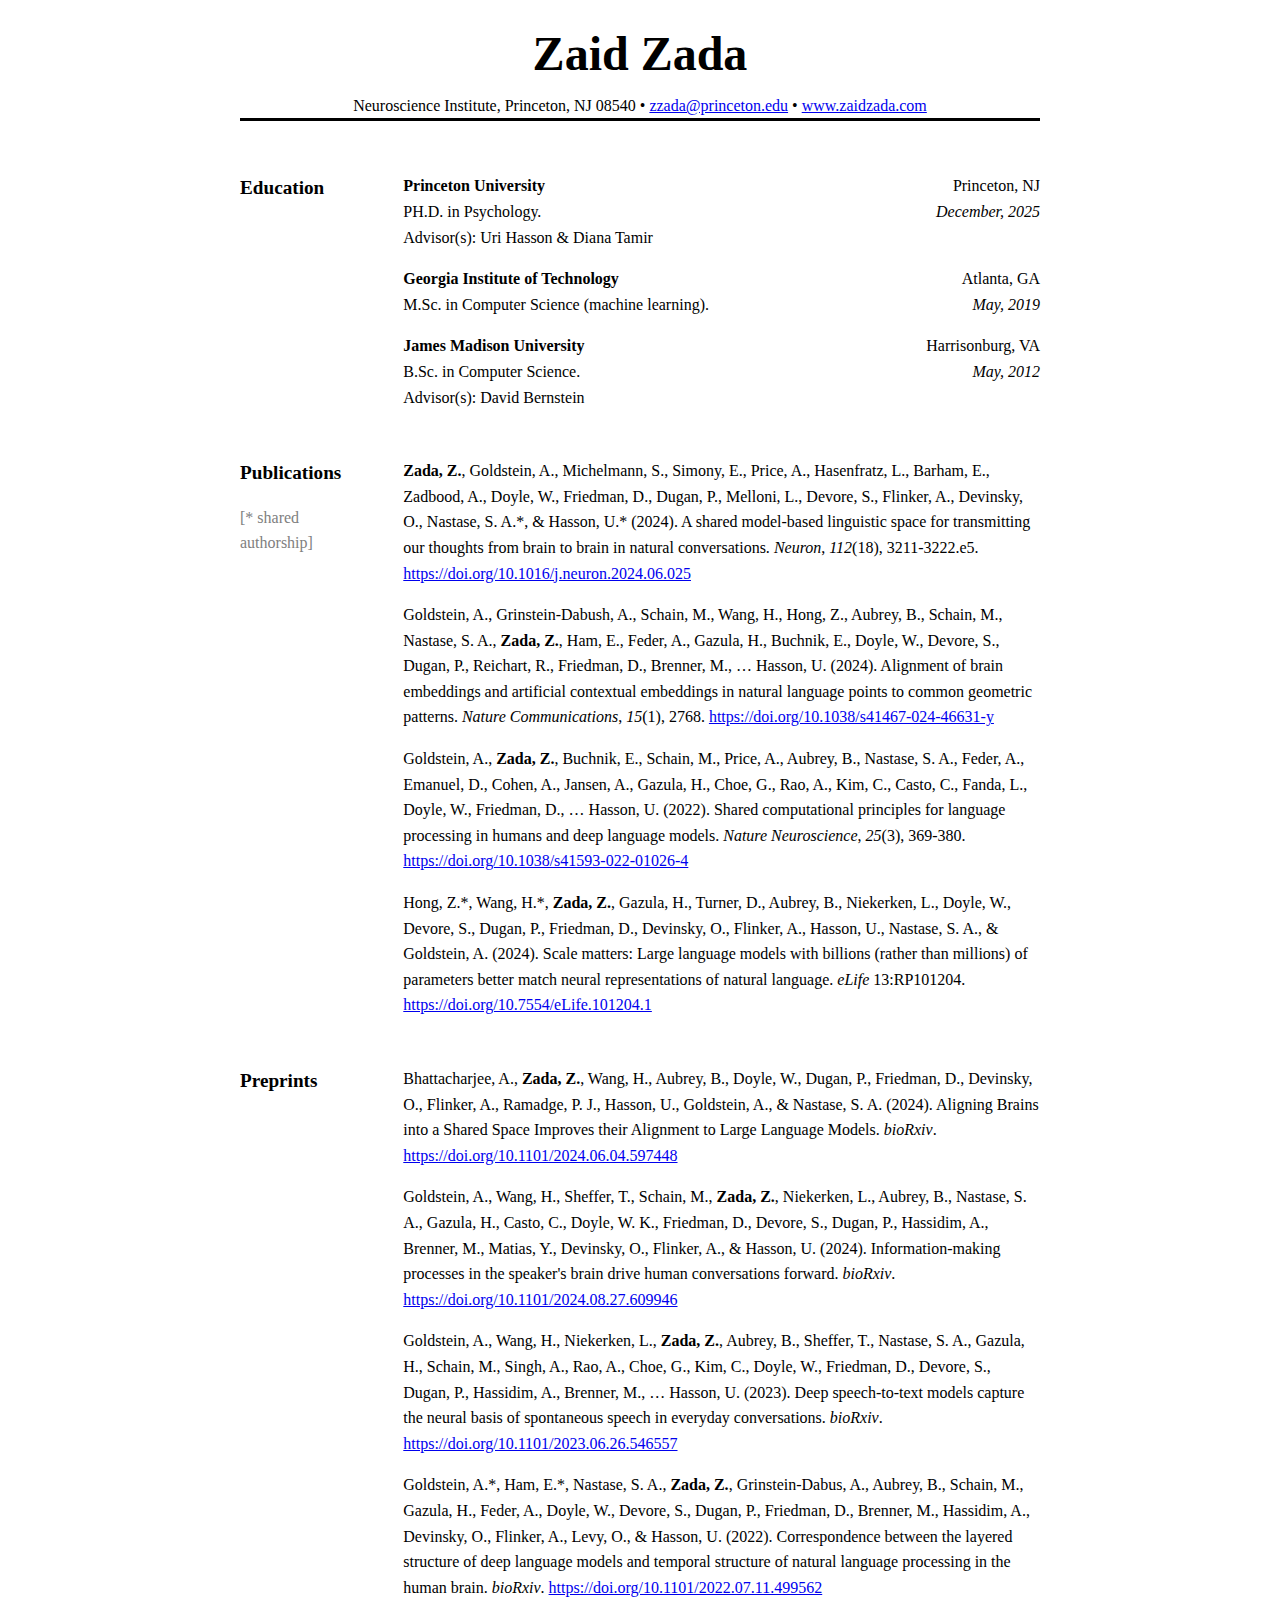
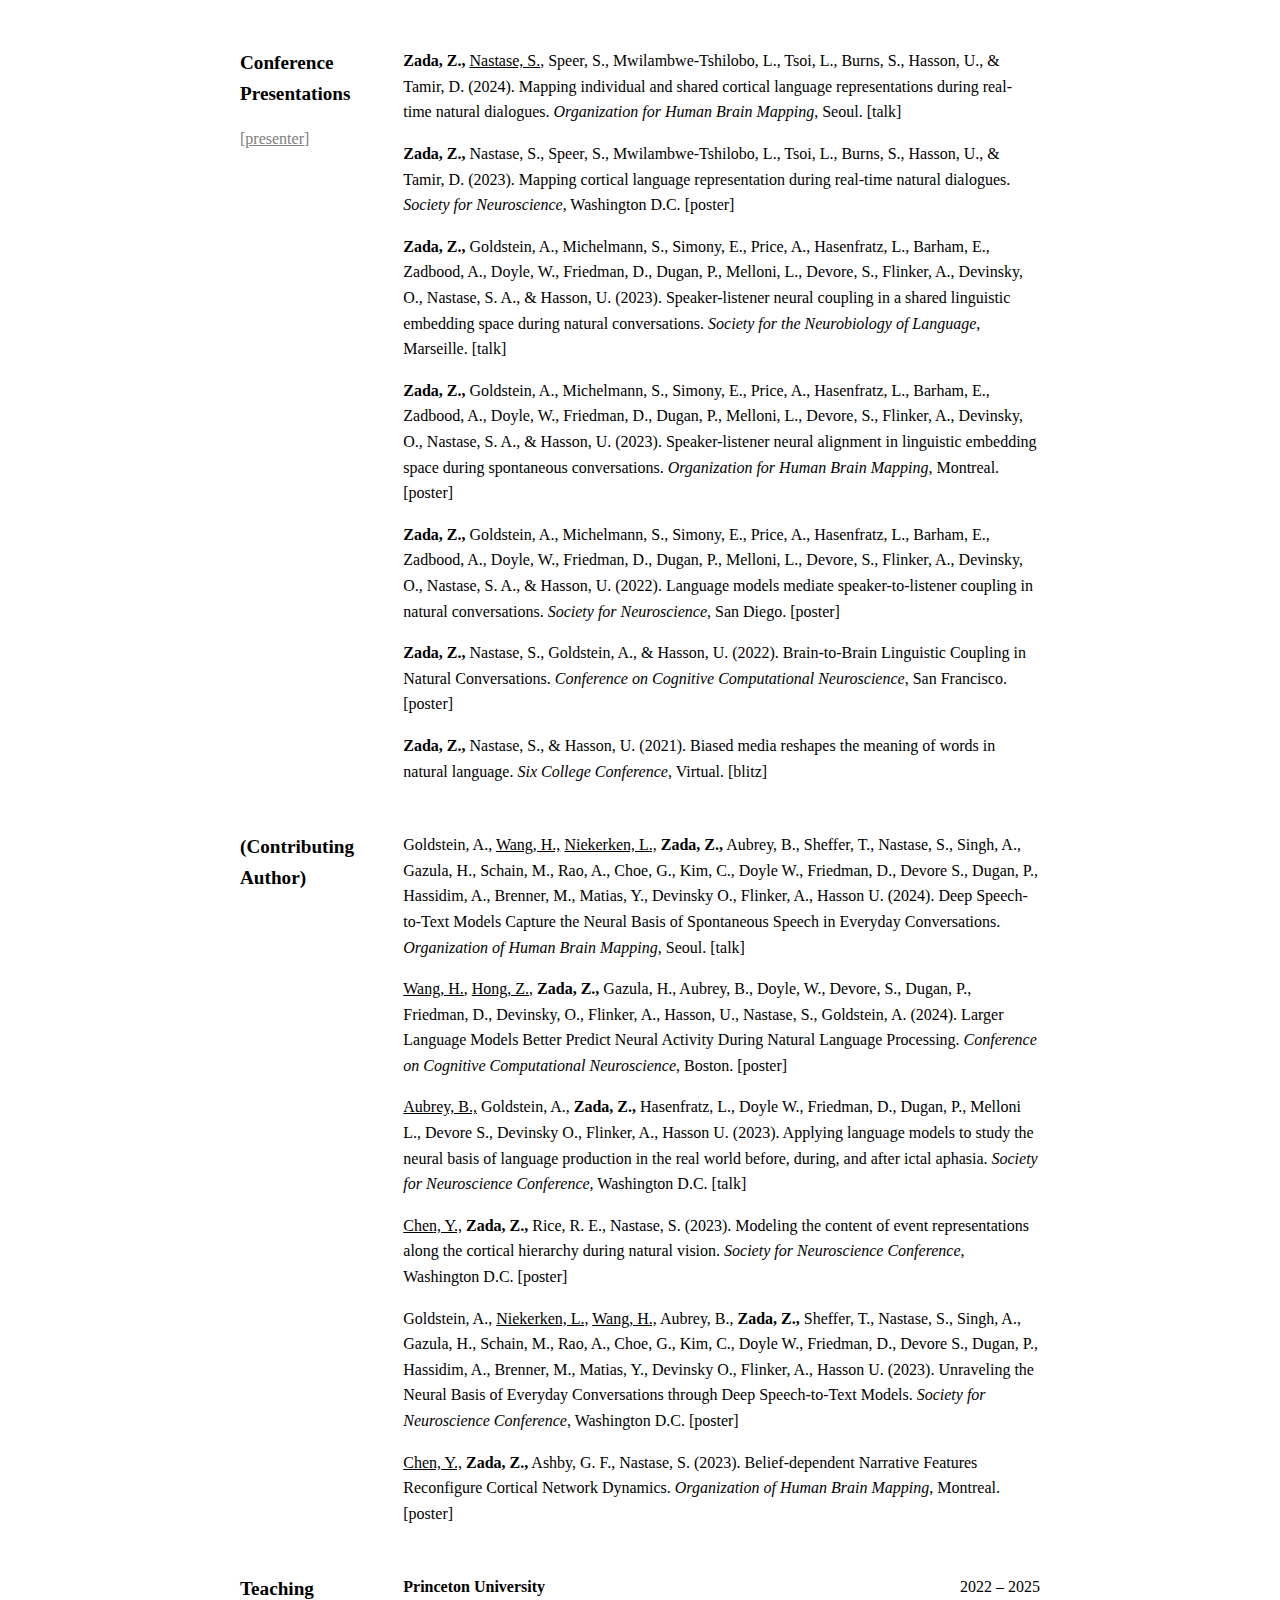
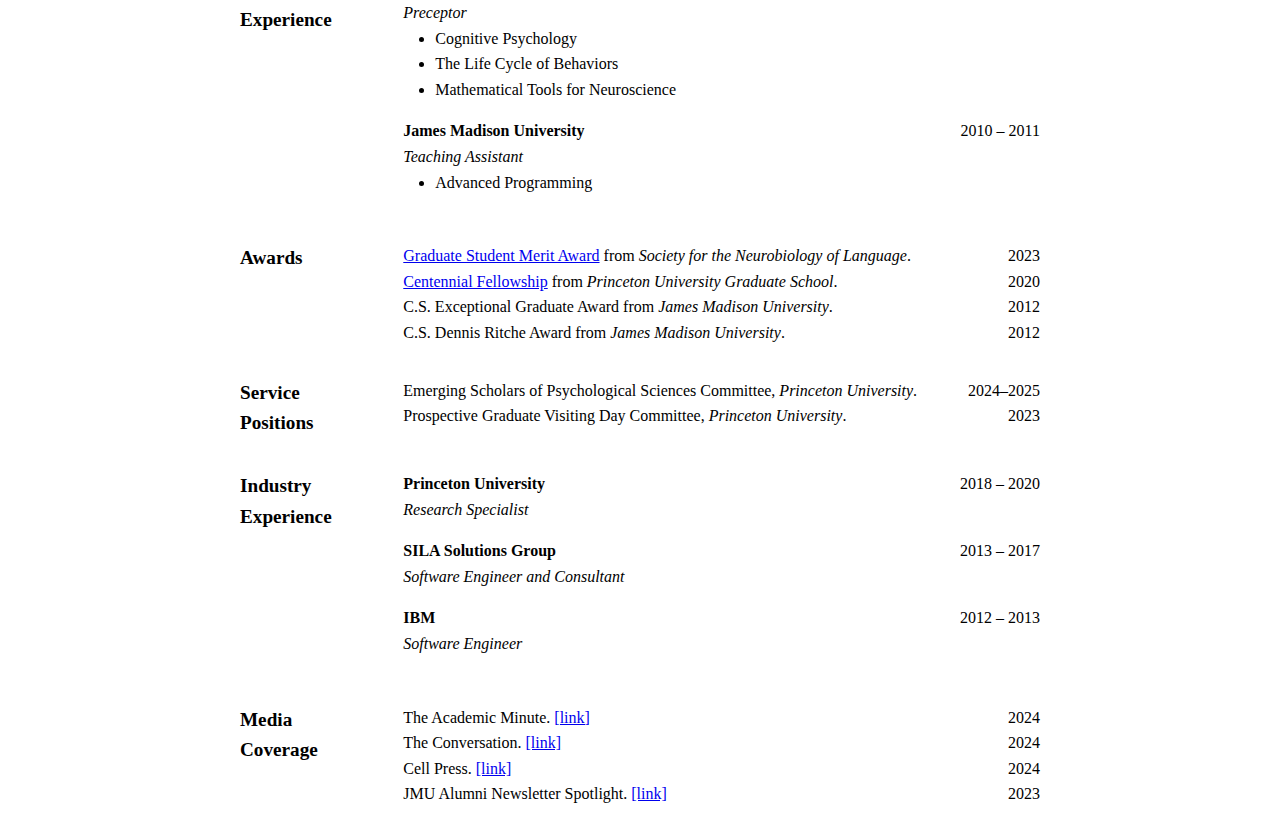
==== commit b58cc485: "add class to teaching" ====
--- a/cv.html
+++ b/cv.html
@@ -389,11 +389,13 @@
           <ul class="tight">
             <li class="split">
               <span><strong>Princeton University</strong></span>
-              <span>2022 – 2023</span>
+              <span>2022 – 2025</span>
             </li>
             <li><i>Preceptor</i></li>
             <li>
               <ul style="list-style-type: disc; padding-left: 2em;">
+                
+                <li> Cognitive Psychology </li>
                 
                 <li> The Life Cycle of Behaviors </li>
                 
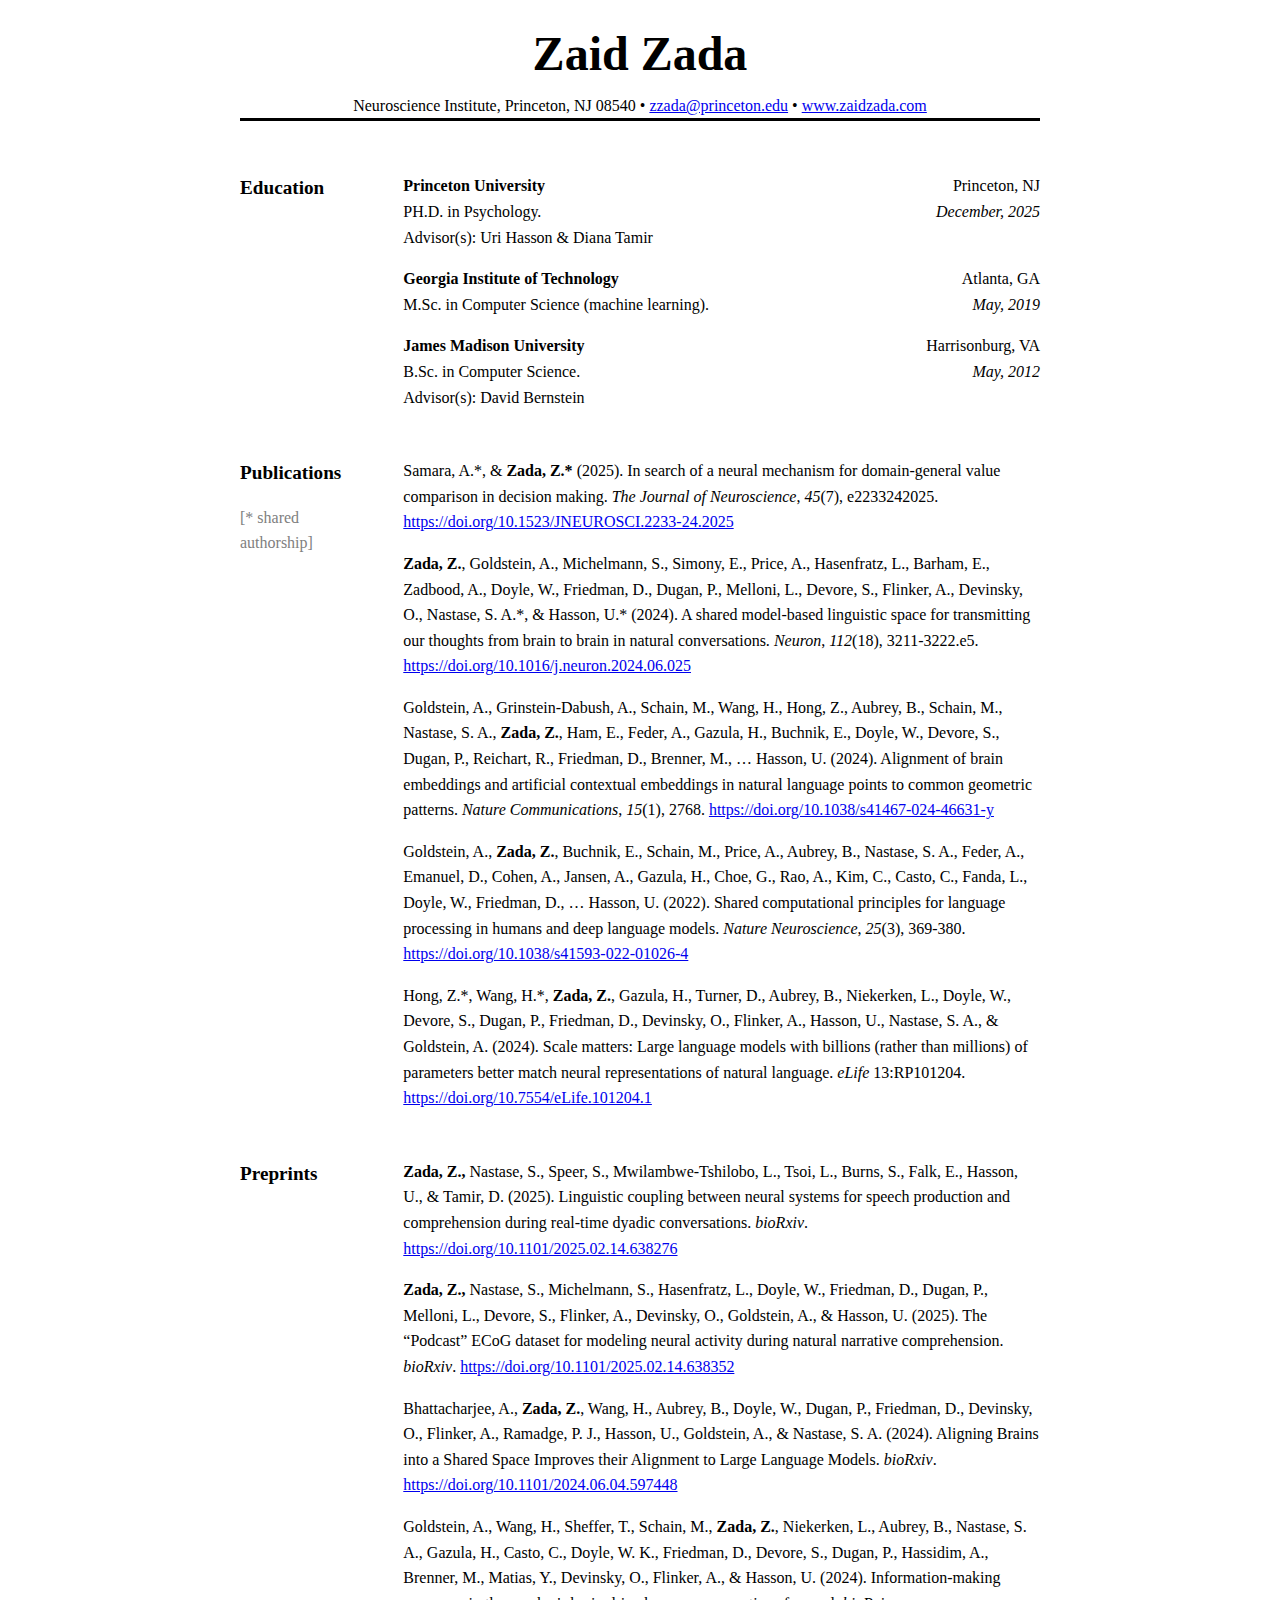
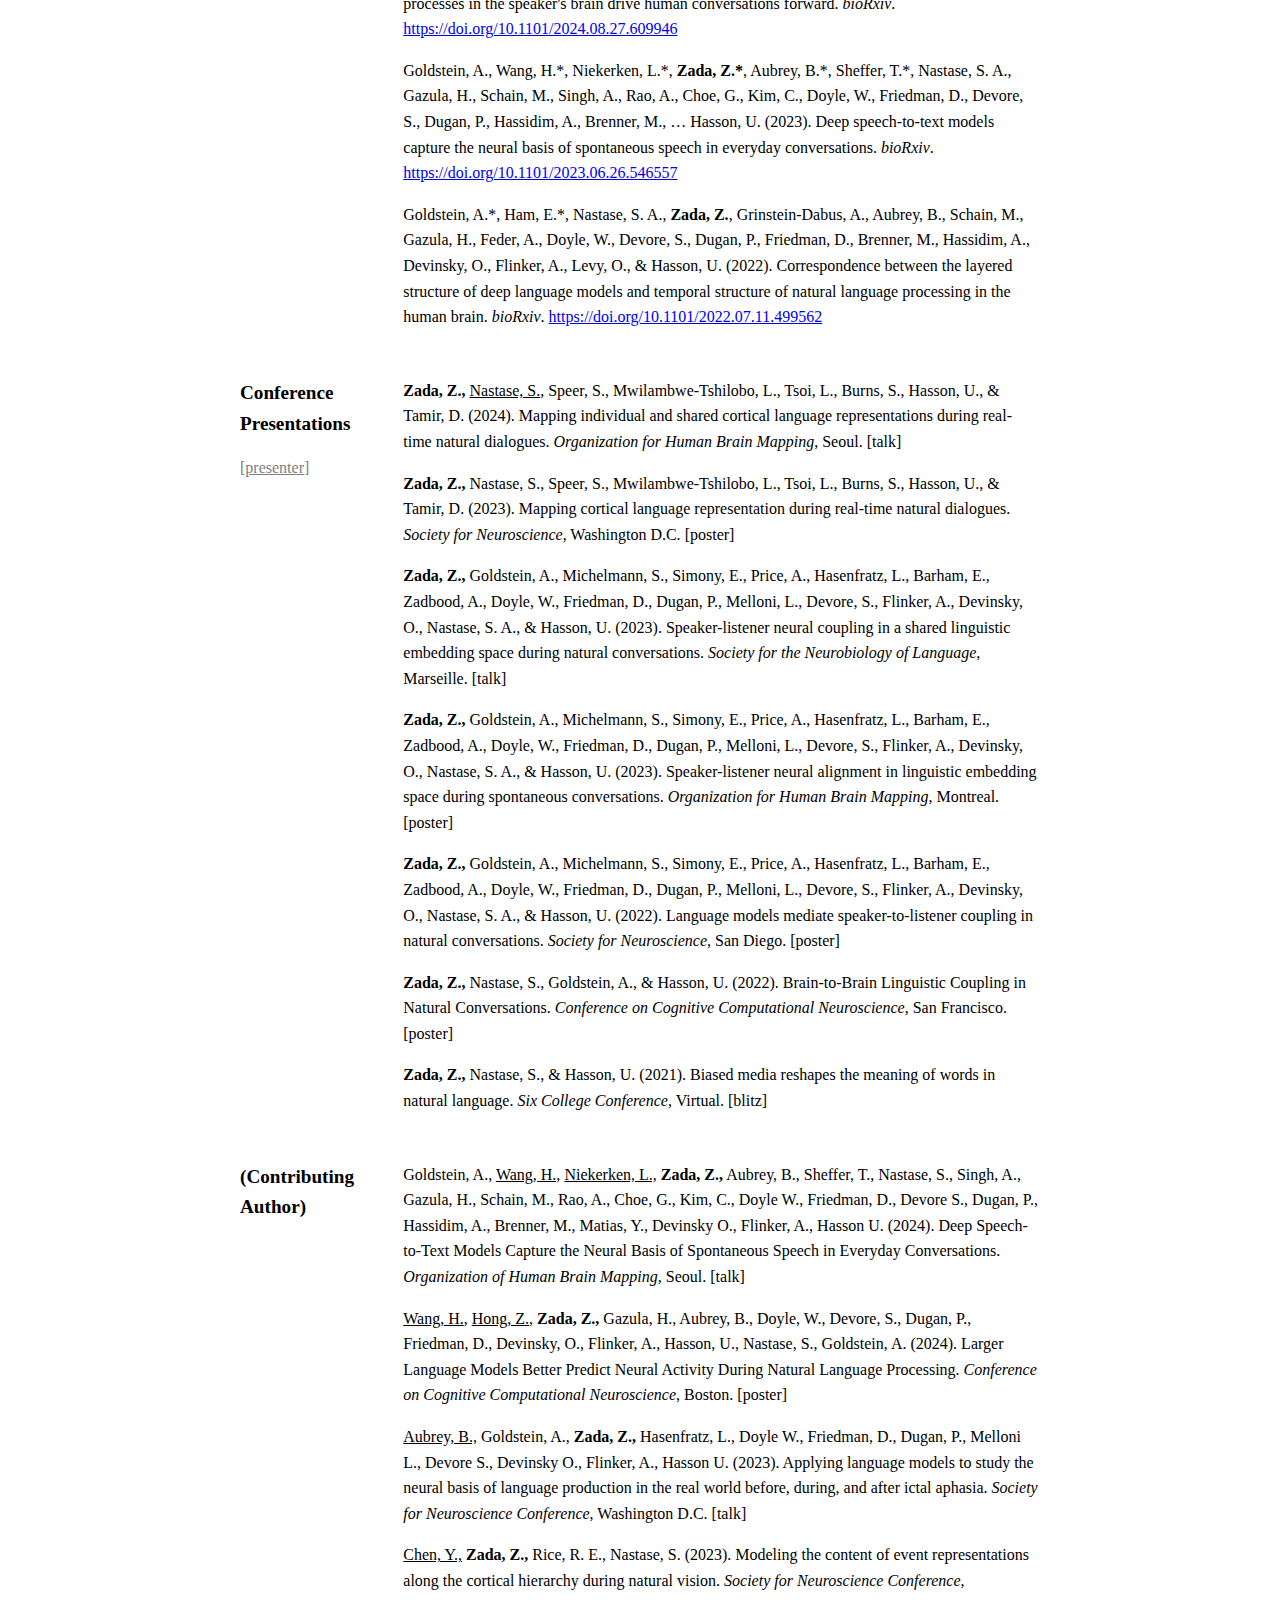
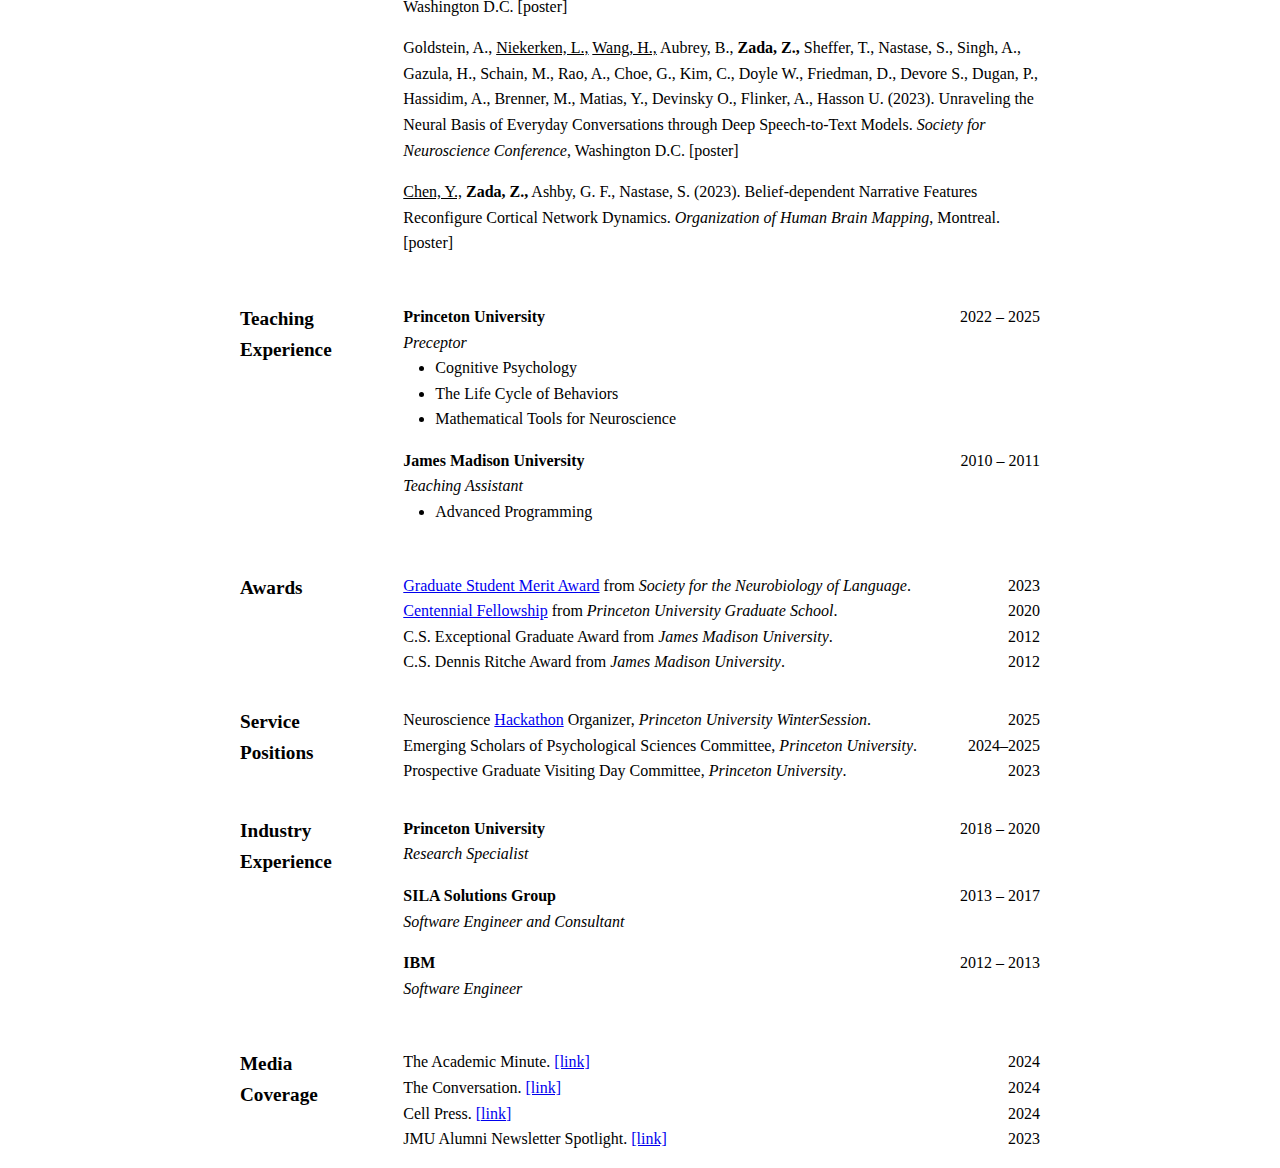
==== commit 760a8ab8: "add papers" ====
--- a/cv.html
+++ b/cv.html
@@ -155,7 +155,7 @@
     @media print {
       body {
         padding: 0;
-        margin: 0.25in;
+        margin: 0.5in;
         font-size: 11px;
       }
 
@@ -198,6 +198,9 @@
                 <i>December, 2025</i>
               </span>
             </li>
+            <!-- 
+            <li>GPA: 4.0 / 4.0</li>
+             -->
             
             <li>Advisor(s): Uri Hasson &amp; Diana Tamir</li>
             
@@ -216,6 +219,9 @@
                 <i>May, 2019</i>
               </span>
             </li>
+            <!-- 
+            <li>GPA: 4.0 / 4.0</li>
+             -->
             
           </ul>
         </li>
@@ -232,6 +238,9 @@
                 <i>May, 2012</i>
               </span>
             </li>
+            <!-- 
+            <li>GPA: 3.8 / 4.0</li>
+             -->
             
             <li>Advisor(s): David Bernstein</li>
             
@@ -248,6 +257,12 @@
       </header>
       <ul>
         
+        <li>Samara, A.*, &amp; <strong>Zada, Z.*</strong> (2025). In search of a neural mechanism for domain-general value comparison in decision making. <i>The Journal of Neuroscience</i>, <i>45</i>(7), e2233242025.
+          
+          <a href="https://doi.org/10.1523/JNEUROSCI.2233-24.2025"><span class="journal_badge">https://doi.org/10.1523/JNEUROSCI.2233-24.2025</span></a>
+          
+        </li>
+        
         <li><strong>Zada, Z.</strong>, Goldstein, A., Michelmann, S., Simony, E., Price, A., Hasenfratz, L., Barham, E., Zadbood, A., Doyle, W., Friedman, D., Dugan, P., Melloni, L., Devore, S., Flinker, A., Devinsky, O., Nastase, S. A.*, &amp; Hasson, U.* (2024). A shared model-based linguistic space for transmitting our thoughts from brain to brain in natural conversations. <i>Neuron</i>, <i>112</i>(18), 3211-3222.e5.
           
           <a href="https://doi.org/10.1016/j.neuron.2024.06.025"><span class="journal_badge">https://doi.org/10.1016/j.neuron.2024.06.025</span></a>
@@ -275,12 +290,33 @@
       </ul>
     </section>
 
+    <!-- <section>
+      <header>
+        <h1>Forthcoming</h1>
+      </header>
+      <ul>
+        
+      </ul>
+    </section>
+ -->
     <section>
       <header>
         <h1>Preprints</h1>
       </header>
       <ul>
         
+        <li><strong>Zada, Z.,</strong> Nastase, S., Speer, S., Mwilambwe-Tshilobo, L., Tsoi, L., Burns, S., Falk, E., Hasson, U., &amp; Tamir, D. (2025). Linguistic coupling between neural systems for speech production and comprehension during real-time dyadic conversations. <i>bioRxiv</i>.
+          
+          <a href="https://doi.org/10.1101/2025.02.14.638276"><span class="journal_badge">https://doi.org/10.1101/2025.02.14.638276</span></a>
+          
+        </li>
+        
+        <li><strong>Zada, Z.,</strong> Nastase, S., Michelmann, S., Hasenfratz, L., Doyle, W., Friedman, D., Dugan, P., Melloni, L., Devore, S., Flinker, A., Devinsky, O., Goldstein, A., &amp; Hasson, U. (2025). The “Podcast” ECoG dataset for modeling neural activity during natural narrative comprehension. <i>bioRxiv</i>.
+          
+          <a href="https://doi.org/10.1101/2025.02.14.638352"><span class="journal_badge">https://doi.org/10.1101/2025.02.14.638352</span></a>
+          
+        </li>
+        
         <li>Bhattacharjee, A., <strong>Zada, Z.</strong>, Wang, H., Aubrey, B., Doyle, W., Dugan, P., Friedman, D., Devinsky, O., Flinker, A., Ramadge, P. J., Hasson, U., Goldstein, A., &amp; Nastase, S. A. (2024). Aligning Brains into a Shared Space Improves their Alignment to Large Language Models. <i>bioRxiv</i>.
           
           <a href="https://doi.org/10.1101/2024.06.04.597448"><span class="journal_badge">https://doi.org/10.1101/2024.06.04.597448</span></a>
@@ -293,7 +329,7 @@
           
         </li>
         
-        <li>Goldstein, A., Wang, H., Niekerken, L., <strong>Zada, Z.</strong>, Aubrey, B., Sheffer, T., Nastase, S. A., Gazula, H., Schain, M., Singh, A., Rao, A., Choe, G., Kim, C., Doyle, W., Friedman, D., Devore, S., Dugan, P., Hassidim, A., Brenner, M., … Hasson, U. (2023). Deep speech-to-text models capture the neural basis of spontaneous speech in everyday conversations. <i>bioRxiv</i>.
+        <li>Goldstein, A., Wang, H.*, Niekerken, L.*, <strong>Zada, Z.*</strong>, Aubrey, B.*, Sheffer, T.*, Nastase, S. A., Gazula, H., Schain, M., Singh, A., Rao, A., Choe, G., Kim, C., Doyle, W., Friedman, D., Devore, S., Dugan, P., Hassidim, A., Brenner, M., … Hasson, U. (2023). Deep speech-to-text models capture the neural basis of spontaneous speech in everyday conversations. <i>bioRxiv</i>.
           
           <a href="https://doi.org/10.1101/2023.06.26.546557"><span class="journal_badge">https://doi.org/10.1101/2023.06.26.546557</span></a>
           
@@ -482,6 +518,11 @@
       <ul class="tight">
         
         <li class="split">
+          <span>Neuroscience <a href="https://github.com/hassonlab/neurohack">Hackathon</a> Organizer, <i>Princeton University WinterSession</i>.</span>
+          <time>2025</time>
+        </li>
+        
+        <li class="split">
           <span>Emerging Scholars of Psychological Sciences Committee, <i>Princeton University</i>.</span>
           <time>2024–2025</time>
         </li>
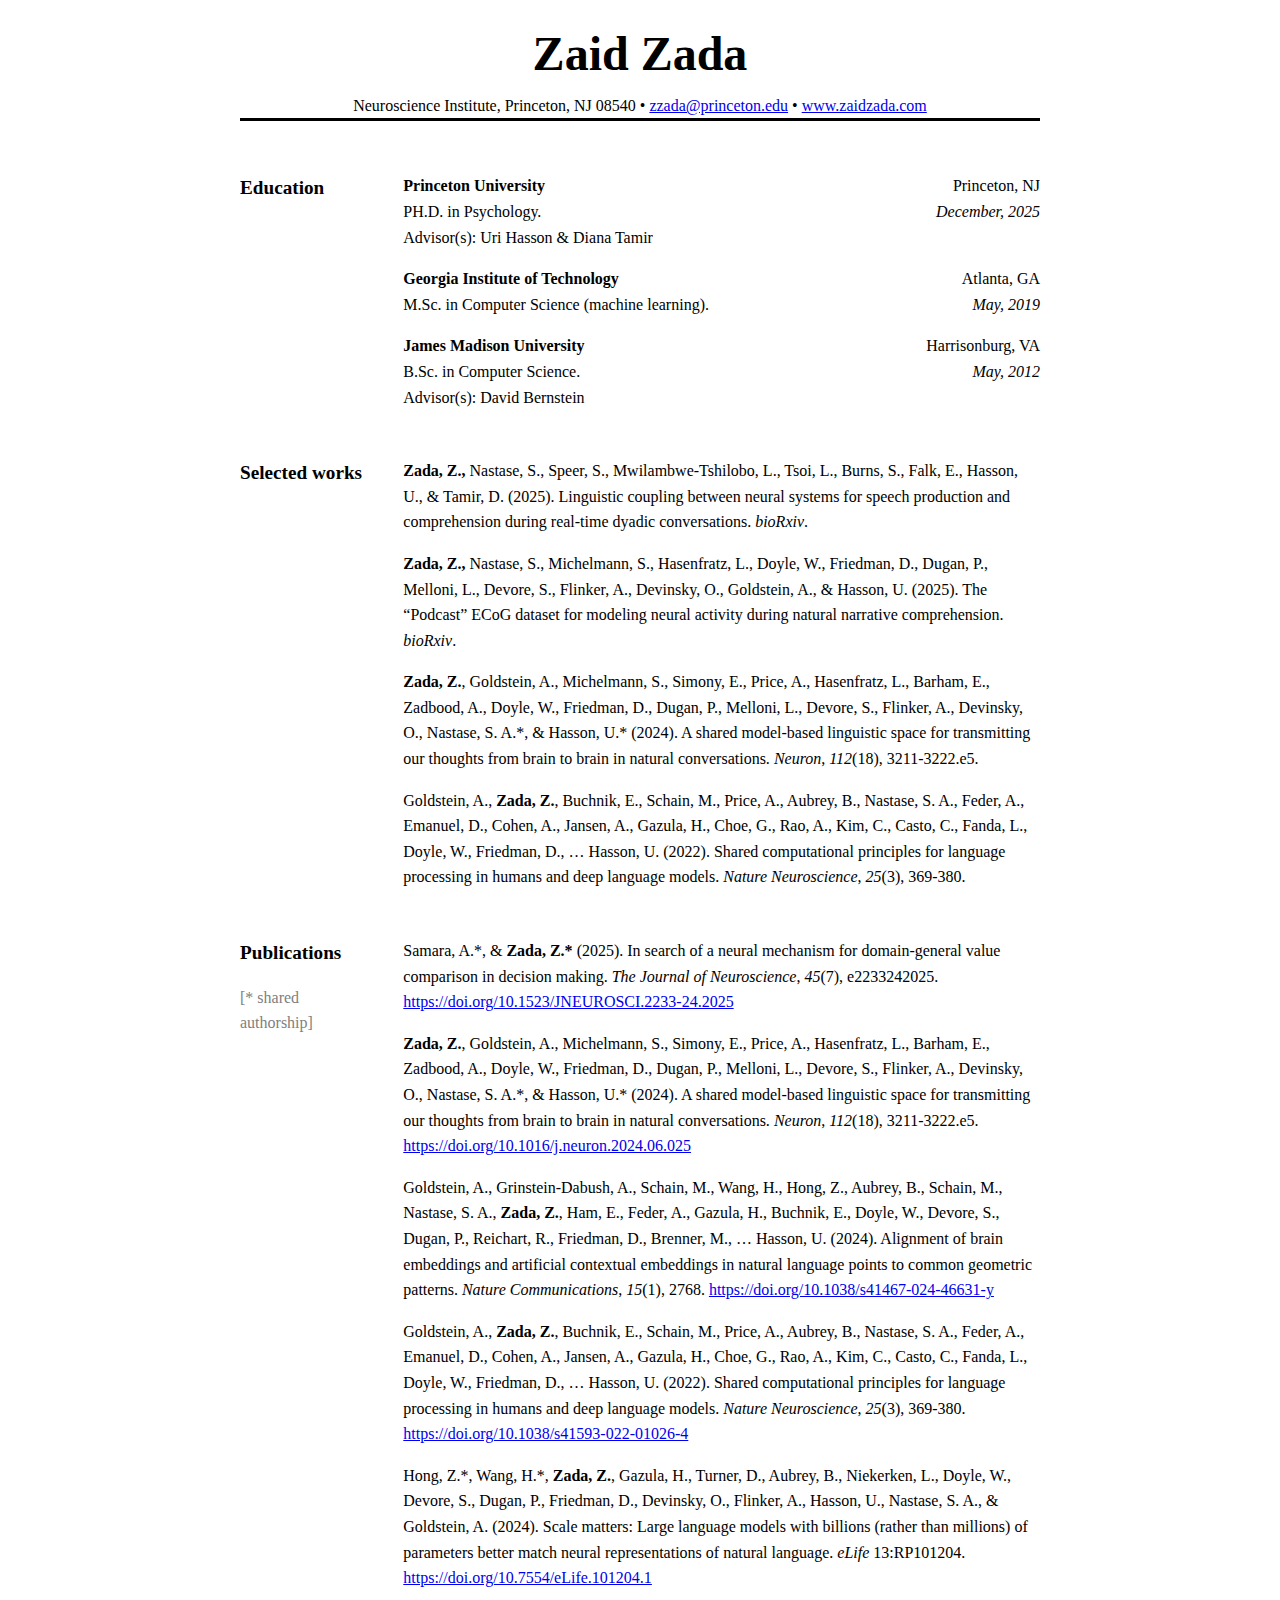
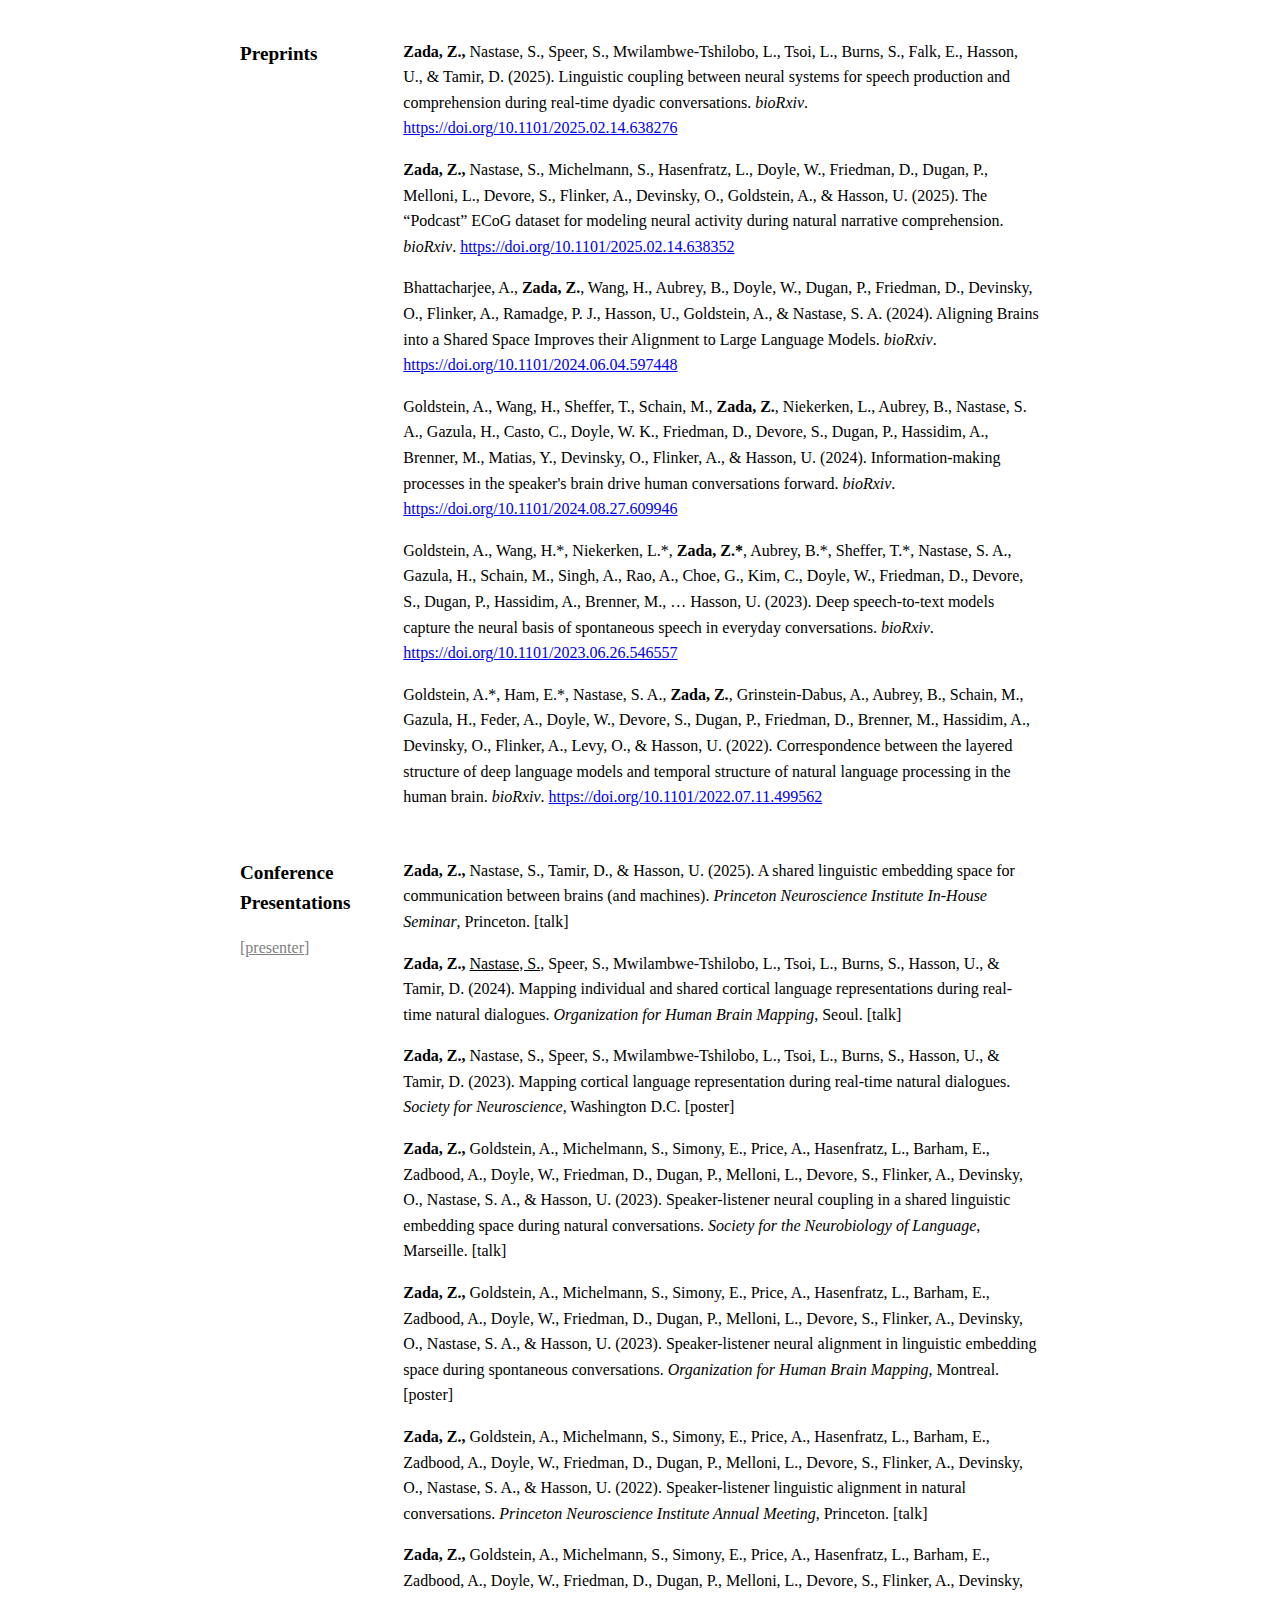
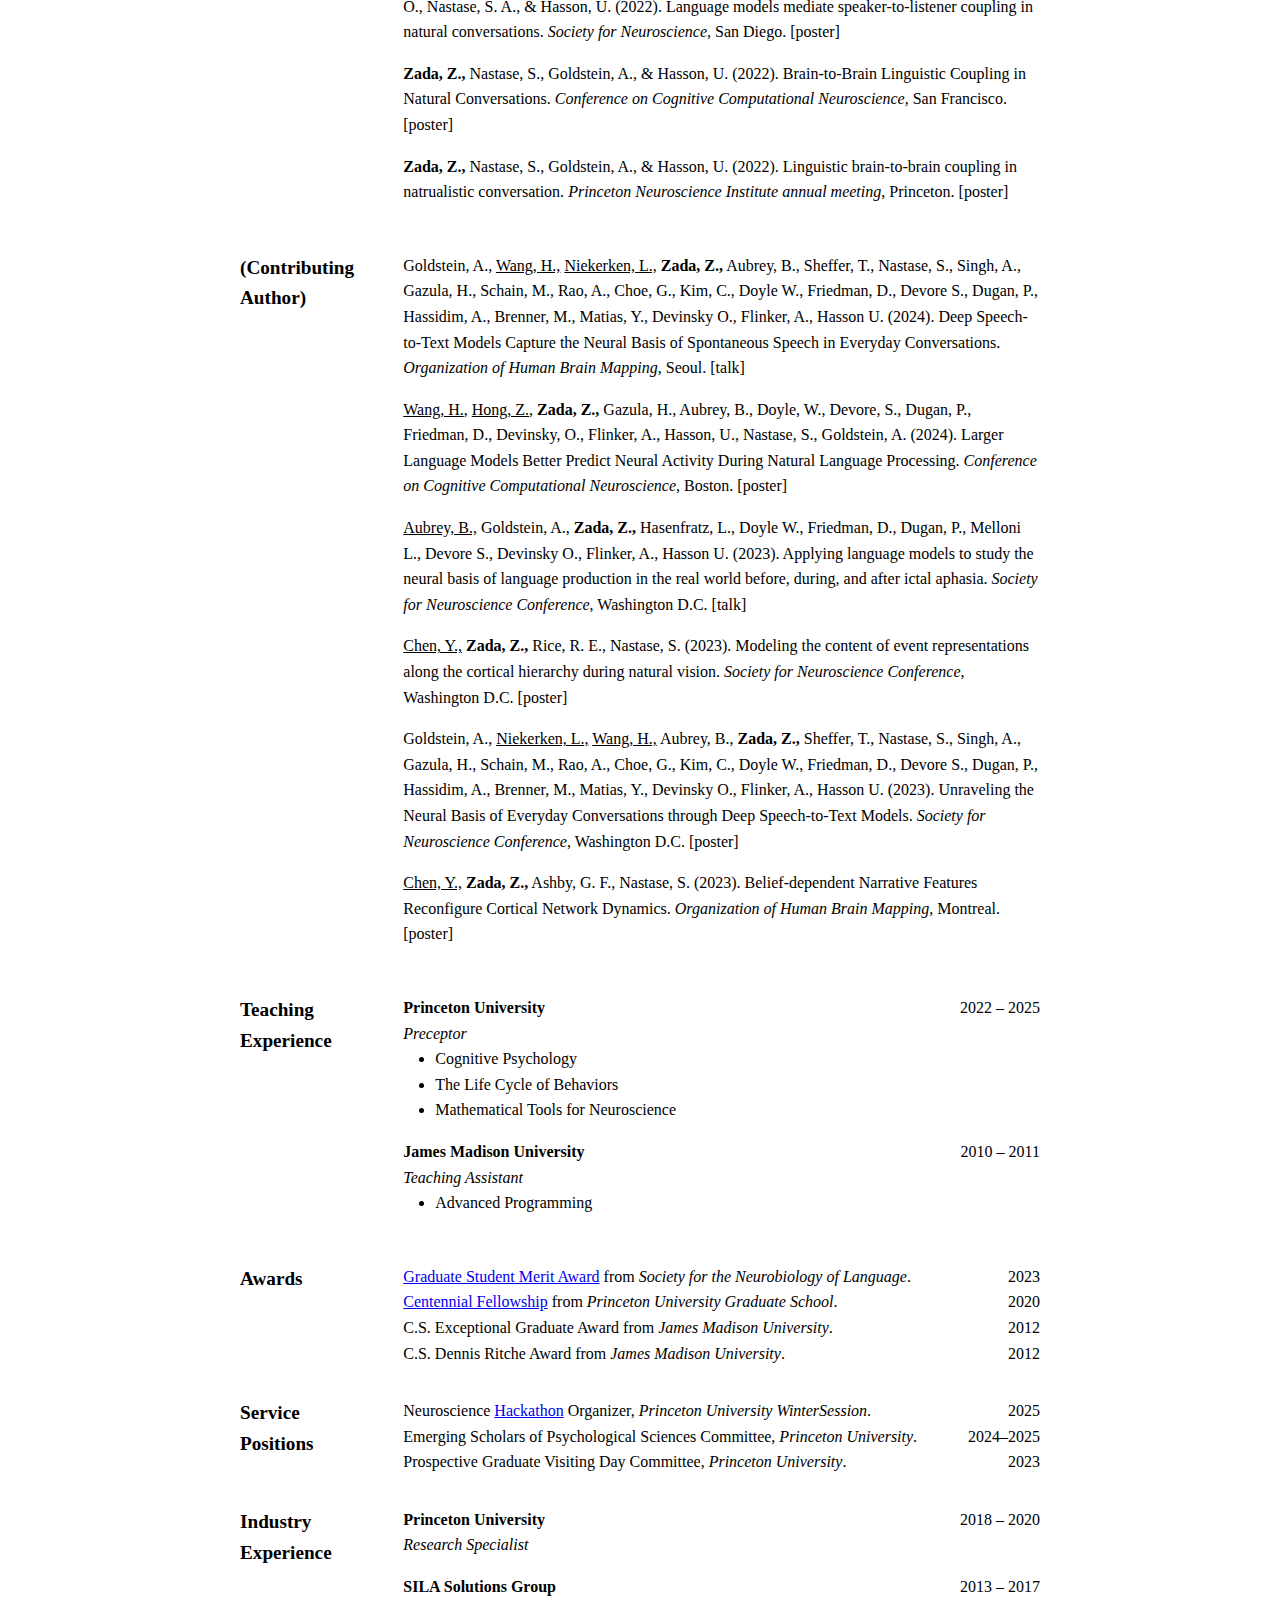
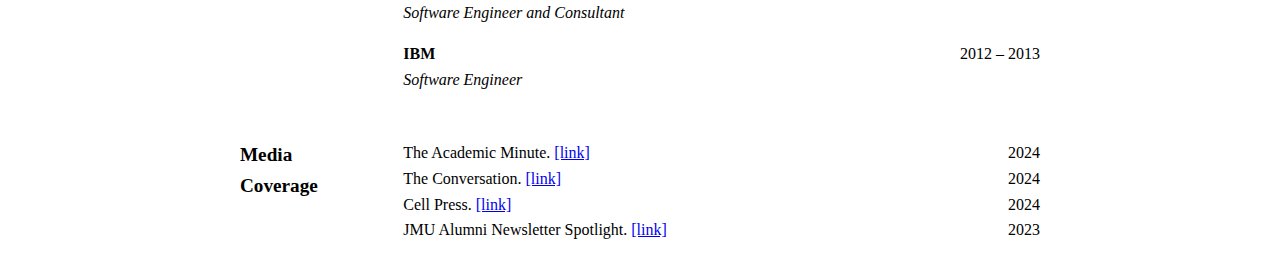
==== commit 2a4db492: "add selected works section" ====
--- a/cv.html
+++ b/cv.html
@@ -252,6 +252,46 @@
 
     <section>
       <header>
+        <h1>Selected works</h1>
+      </header>
+      <ul>
+        
+        
+        <li><strong>Zada, Z.,</strong> Nastase, S., Speer, S., Mwilambwe-Tshilobo, L., Tsoi, L., Burns, S., Falk, E., Hasson, U., &amp; Tamir, D. (2025). Linguistic coupling between neural systems for speech production and comprehension during real-time dyadic conversations. <i>bioRxiv</i>.</li>
+        
+        
+        
+        <li><strong>Zada, Z.,</strong> Nastase, S., Michelmann, S., Hasenfratz, L., Doyle, W., Friedman, D., Dugan, P., Melloni, L., Devore, S., Flinker, A., Devinsky, O., Goldstein, A., &amp; Hasson, U. (2025). The “Podcast” ECoG dataset for modeling neural activity during natural narrative comprehension. <i>bioRxiv</i>.</li>
+        
+        
+        
+        
+        
+        
+        
+        
+        
+        
+        
+        
+        
+        
+        <li><strong>Zada, Z.</strong>, Goldstein, A., Michelmann, S., Simony, E., Price, A., Hasenfratz, L., Barham, E., Zadbood, A., Doyle, W., Friedman, D., Dugan, P., Melloni, L., Devore, S., Flinker, A., Devinsky, O., Nastase, S. A.*, &amp; Hasson, U.* (2024). A shared model-based linguistic space for transmitting our thoughts from brain to brain in natural conversations. <i>Neuron</i>, <i>112</i>(18), 3211-3222.e5.</li>
+        
+        
+        
+        
+        
+        <li>Goldstein, A., <strong>Zada, Z.</strong>, Buchnik, E., Schain, M., Price, A., Aubrey, B., Nastase, S. A., Feder, A., Emanuel, D., Cohen, A., Jansen, A., Gazula, H., Choe, G., Rao, A., Kim, C., Casto, C., Fanda, L., Doyle, W., Friedman, D., … Hasson, U. (2022). Shared computational principles for language processing in humans and deep language models. <i>Nature Neuroscience</i>, <i>25</i>(3), 369-380.</li>
+        
+        
+        
+        
+      </ul>
+    </section>
+
+    <section>
+      <header>
         <h1>Publications</h1>
         <p class="footnote">[* shared authorship]</p>
       </header>
@@ -290,15 +330,6 @@
       </ul>
     </section>
 
-    <!-- <section>
-      <header>
-        <h1>Forthcoming</h1>
-      </header>
-      <ul>
-        
-      </ul>
-    </section>
- -->
     <section>
       <header>
         <h1>Preprints</h1>
@@ -351,6 +382,10 @@
       </header>
       <ul>
         
+        <li><strong>Zada, Z.,</strong> Nastase, S., Tamir, D., &amp; Hasson, U. (2025). A shared linguistic embedding space for communication between brains (and machines). <i>Princeton Neuroscience Institute In-House Seminar</i>, Princeton.
+          <span class="border_badge">[talk]</span>
+        </li>
+        
         <li><strong>Zada, Z.,</strong> <u>Nastase, S.</u>, Speer, S., Mwilambwe-Tshilobo, L., Tsoi, L., Burns, S., Hasson, U., &amp; Tamir, D. (2024). Mapping individual and shared cortical language representations during real-time natural dialogues. <i>Organization for Human Brain Mapping</i>, Seoul.
           <span class="border_badge">[talk]</span>
         </li>
@@ -367,6 +402,10 @@
           <span class="border_badge">[poster]</span>
         </li>
         
+        <li><strong>Zada, Z.,</strong> Goldstein, A., Michelmann, S., Simony, E., Price, A., Hasenfratz, L., Barham, E., Zadbood, A., Doyle, W., Friedman, D., Dugan, P., Melloni, L., Devore, S., Flinker, A., Devinsky, O., Nastase, S. A., &amp; Hasson, U. (2022). Speaker-listener linguistic alignment in natural conversations. <i>Princeton Neuroscience Institute Annual Meeting</i>, Princeton.
+          <span class="border_badge">[talk]</span>
+        </li>
+        
         <li><strong>Zada, Z.,</strong> Goldstein, A., Michelmann, S., Simony, E., Price, A., Hasenfratz, L., Barham, E., Zadbood, A., Doyle, W., Friedman, D., Dugan, P., Melloni, L., Devore, S., Flinker, A., Devinsky, O., Nastase, S. A., &amp; Hasson, U. (2022). Language models mediate speaker-to-listener coupling in natural conversations. <i>Society for Neuroscience</i>, San Diego.
           <span class="border_badge">[poster]</span>
         </li>
@@ -375,8 +414,8 @@
           <span class="border_badge">[poster]</span>
         </li>
         
-        <li><strong>Zada, Z.,</strong> Nastase, S., &amp; Hasson, U. (2021). Biased media reshapes the meaning of words in natural language. <i>Six College Conference</i>, Virtual.
-          <span class="border_badge">[blitz]</span>
+        <li><strong>Zada, Z.,</strong> Nastase, S., Goldstein, A., &amp; Hasson, U. (2022). Linguistic brain-to-brain coupling in natrualistic conversation. <i>Princeton Neuroscience Institute annual meeting</i>, Princeton.
+          <span class="border_badge">[poster]</span>
         </li>
         
       </ul>
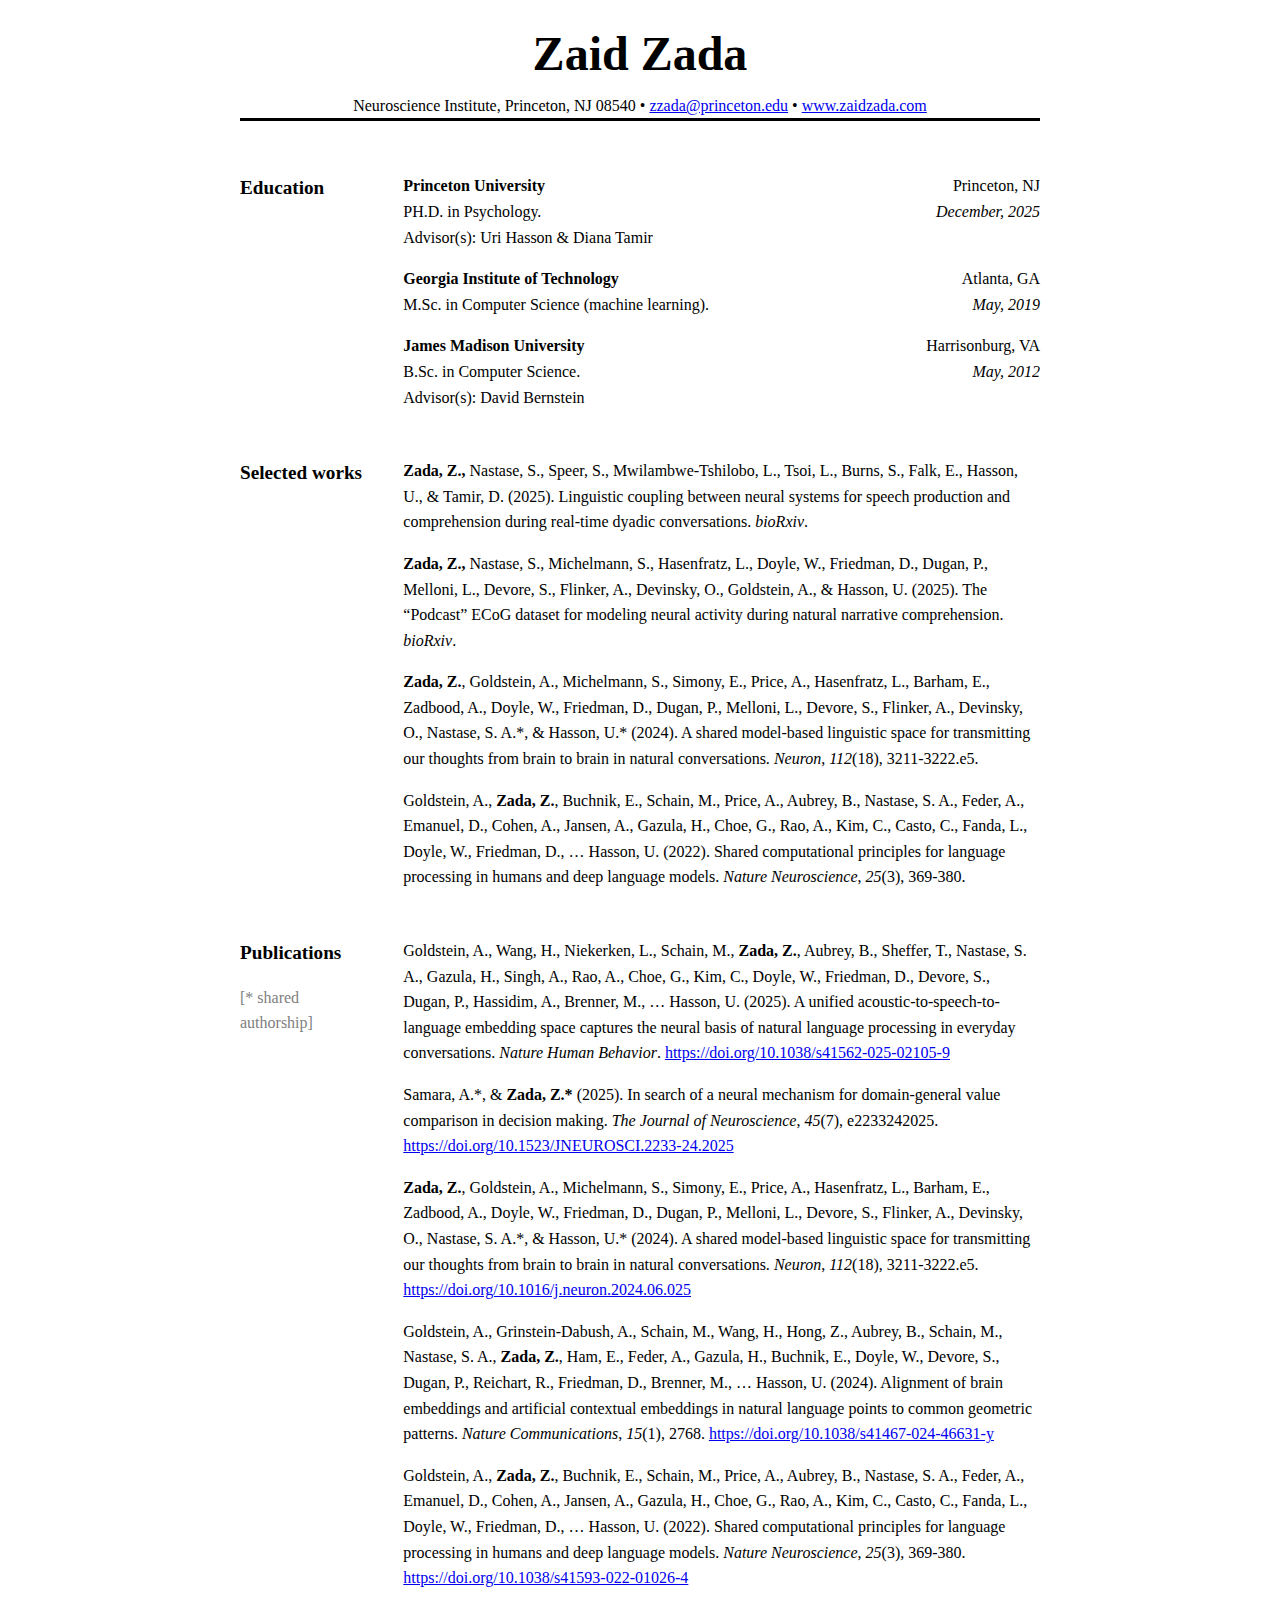
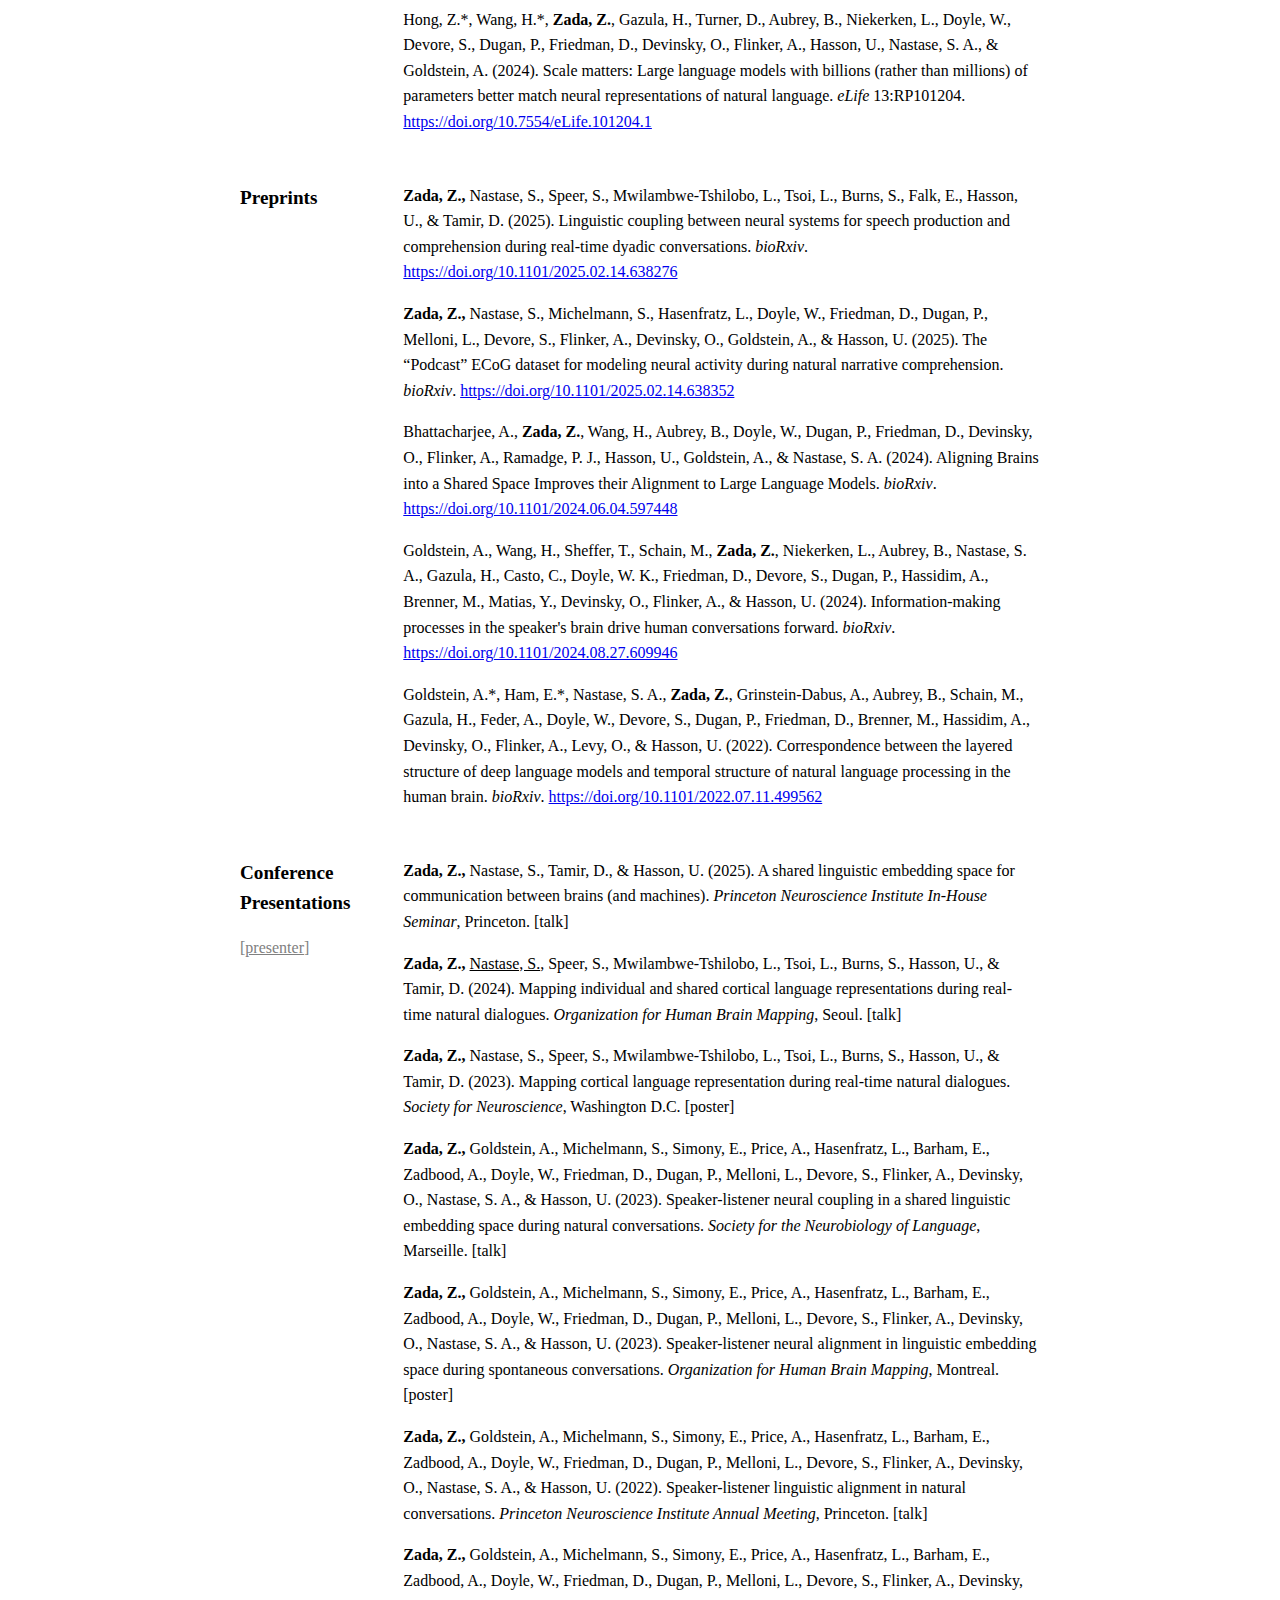
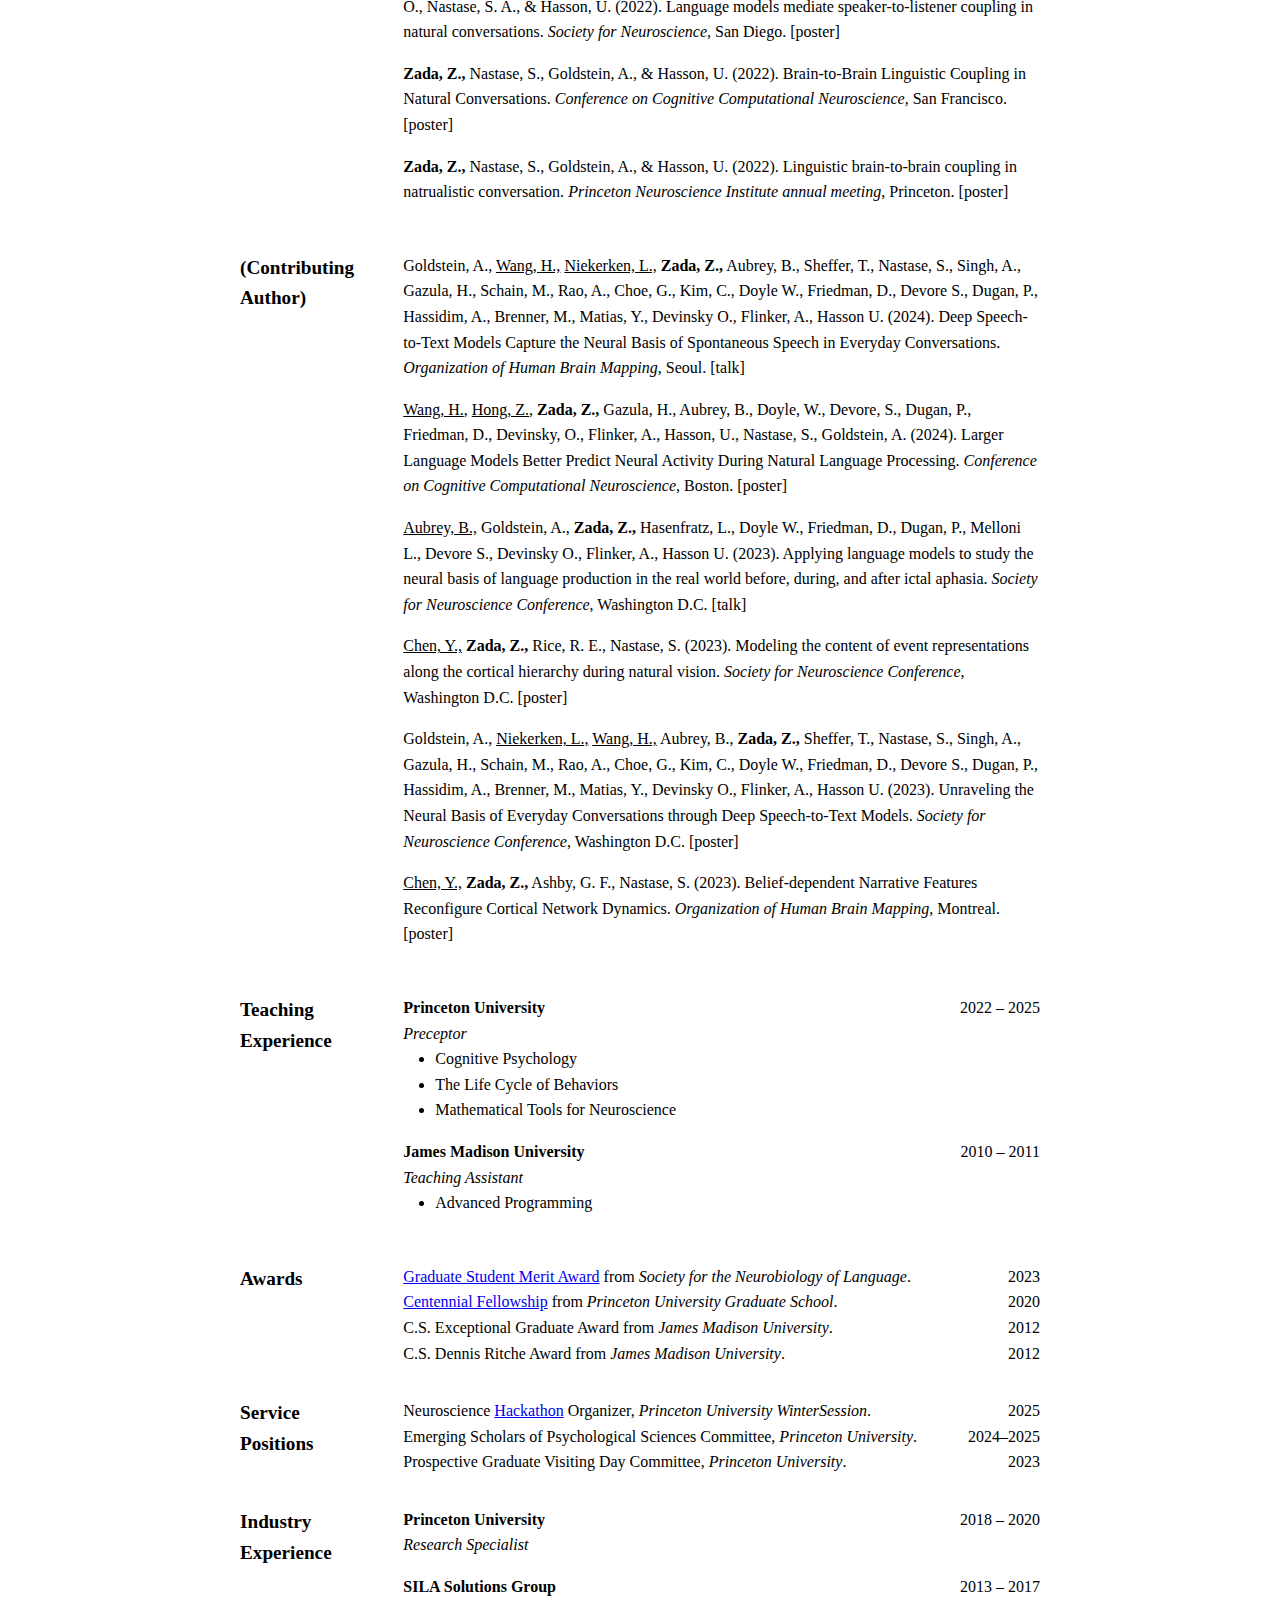
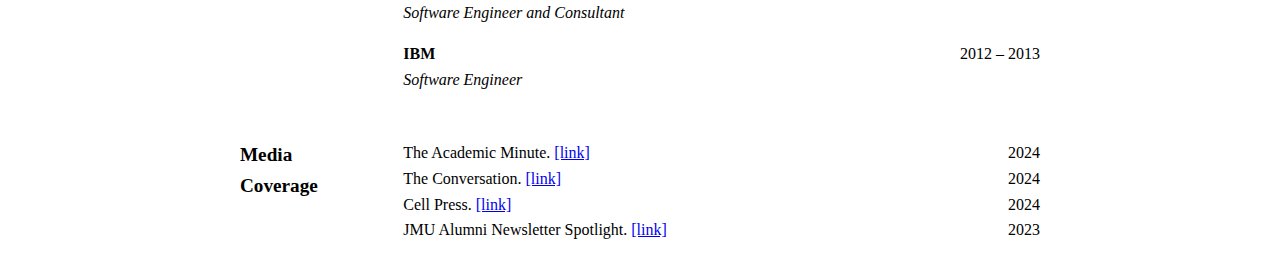
==== commit ef6cd780: "update pub" ====
--- a/cv.html
+++ b/cv.html
@@ -297,6 +297,12 @@
       </header>
       <ul>
         
+        <li>Goldstein, A., Wang, H., Niekerken, L., Schain, M., <strong>Zada, Z.</strong>, Aubrey, B., Sheffer, T., Nastase, S. A., Gazula, H., Singh, A., Rao, A., Choe, G., Kim, C., Doyle, W., Friedman, D., Devore, S., Dugan, P., Hassidim, A., Brenner, M., … Hasson, U. (2025). A unified acoustic-to-speech-to-language embedding space captures the neural basis of natural language processing in everyday conversations. <i>Nature Human Behavior</i>.
+          
+          <a href="https://doi.org/10.1038/s41562-025-02105-9"><span class="journal_badge">https://doi.org/10.1038/s41562-025-02105-9</span></a>
+          
+        </li>
+        
         <li>Samara, A.*, &amp; <strong>Zada, Z.*</strong> (2025). In search of a neural mechanism for domain-general value comparison in decision making. <i>The Journal of Neuroscience</i>, <i>45</i>(7), e2233242025.
           
           <a href="https://doi.org/10.1523/JNEUROSCI.2233-24.2025"><span class="journal_badge">https://doi.org/10.1523/JNEUROSCI.2233-24.2025</span></a>
@@ -357,12 +363,6 @@
         <li>Goldstein, A., Wang, H., Sheffer, T., Schain, M., <strong>Zada, Z.</strong>, Niekerken, L., Aubrey, B., Nastase, S. A., Gazula, H., Casto, C., Doyle, W. K., Friedman, D., Devore, S., Dugan, P., Hassidim, A., Brenner, M., Matias, Y., Devinsky, O., Flinker, A., &amp; Hasson, U. (2024). Information-making processes in the speaker's brain drive human conversations forward. <i>bioRxiv</i>.
           
           <a href="https://doi.org/10.1101/2024.08.27.609946"><span class="journal_badge">https://doi.org/10.1101/2024.08.27.609946</span></a>
-          
-        </li>
-        
-        <li>Goldstein, A., Wang, H.*, Niekerken, L.*, <strong>Zada, Z.*</strong>, Aubrey, B.*, Sheffer, T.*, Nastase, S. A., Gazula, H., Schain, M., Singh, A., Rao, A., Choe, G., Kim, C., Doyle, W., Friedman, D., Devore, S., Dugan, P., Hassidim, A., Brenner, M., … Hasson, U. (2023). Deep speech-to-text models capture the neural basis of spontaneous speech in everyday conversations. <i>bioRxiv</i>.
-          
-          <a href="https://doi.org/10.1101/2023.06.26.546557"><span class="journal_badge">https://doi.org/10.1101/2023.06.26.546557</span></a>
           
         </li>
         
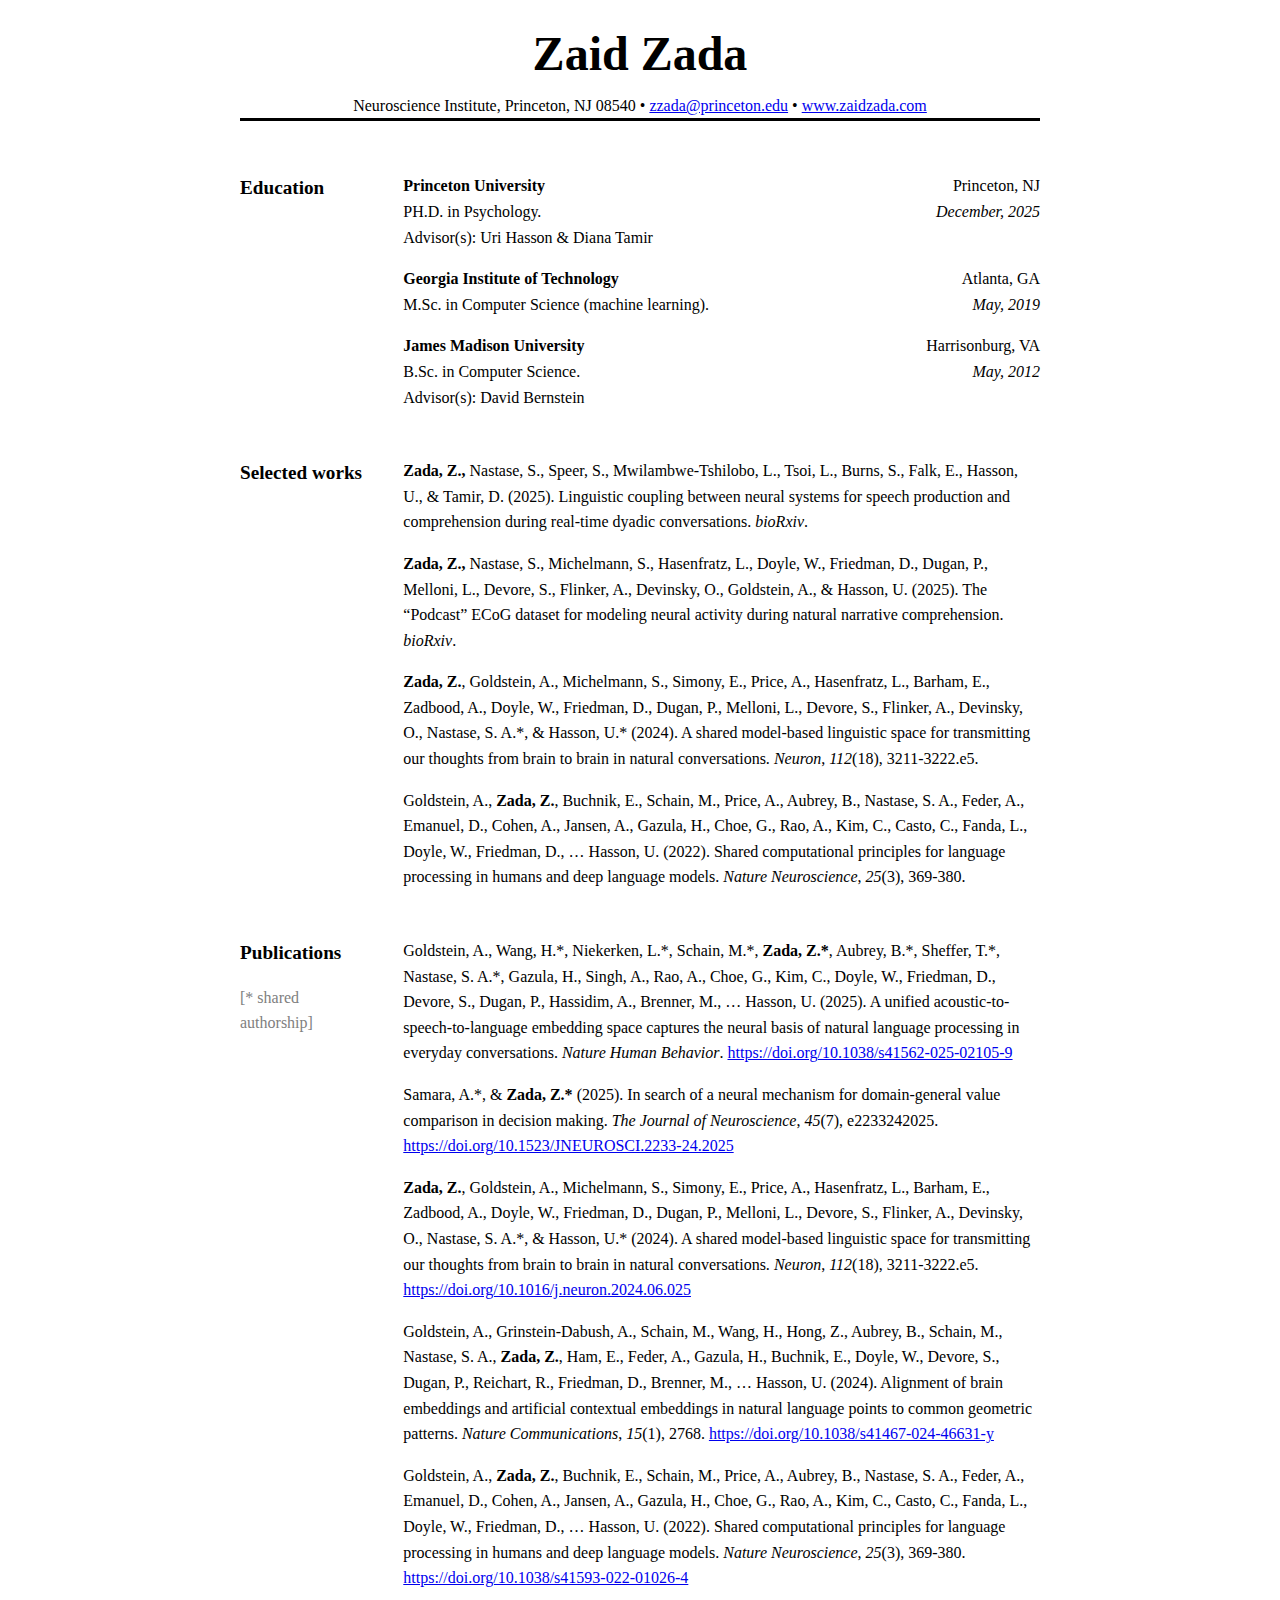
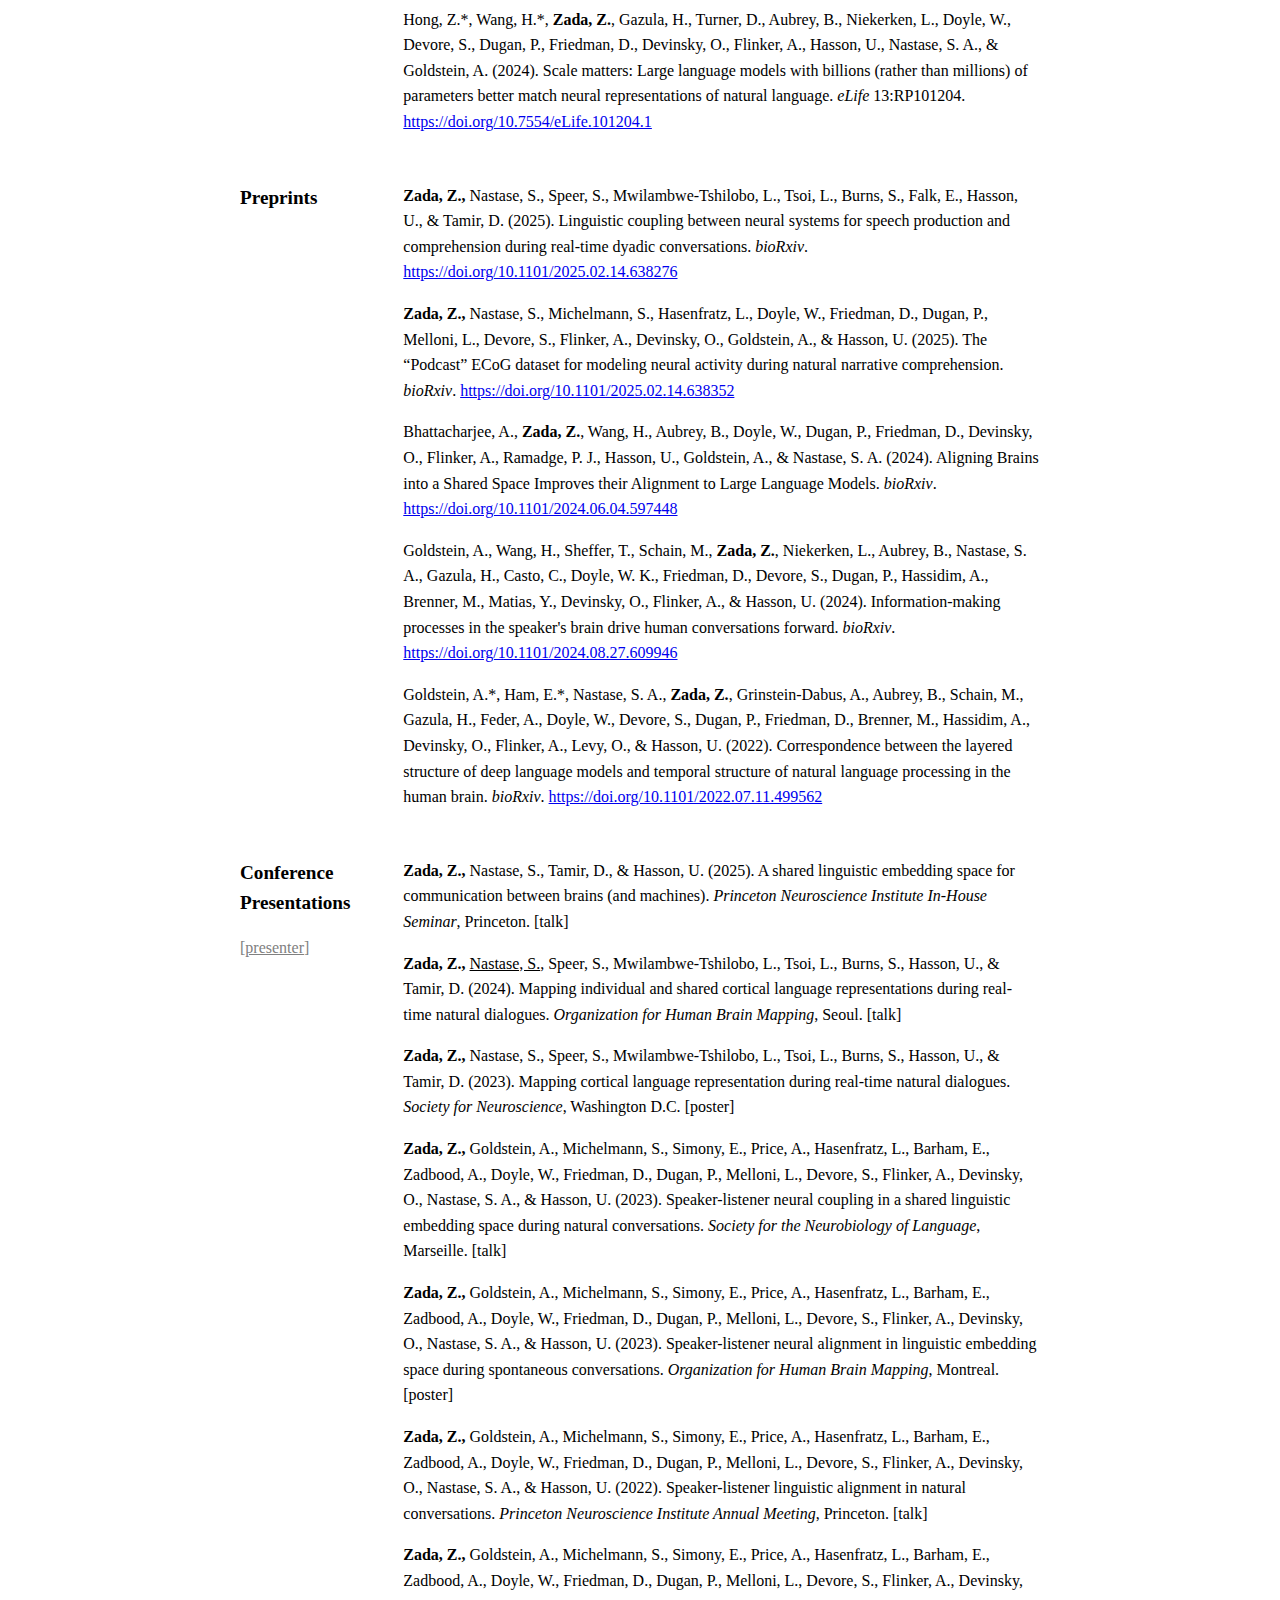
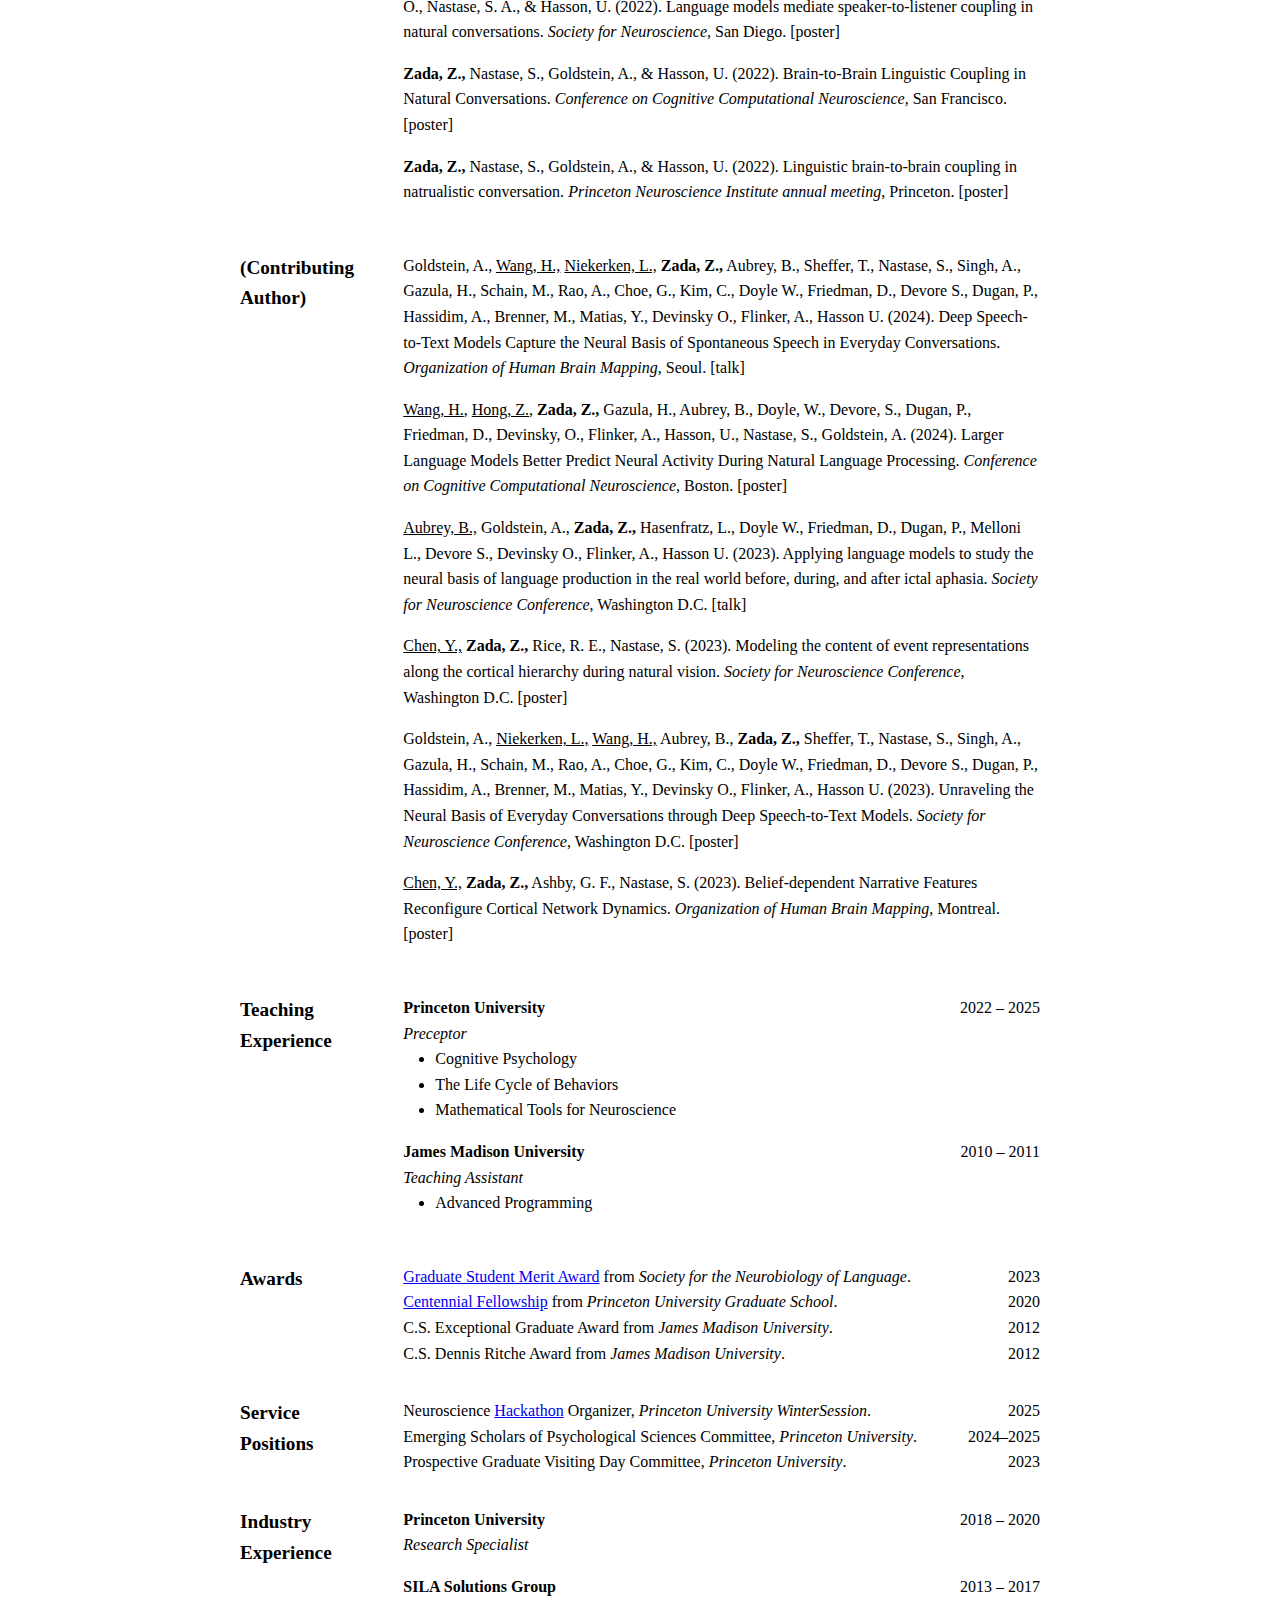
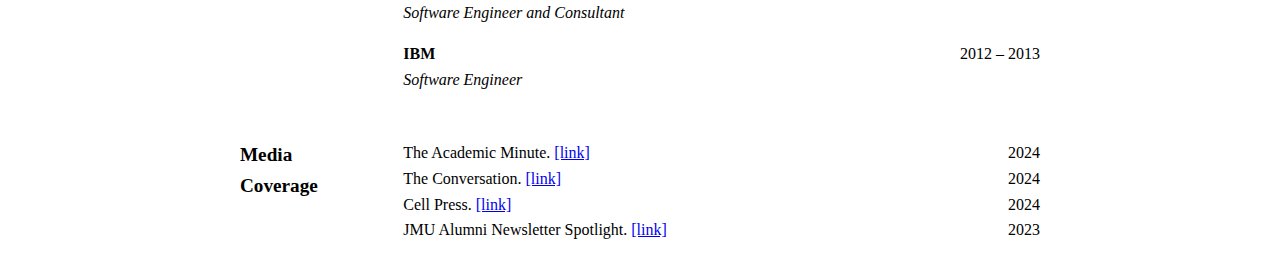
==== commit 0b72fc18: "equal contrib" ====
--- a/cv.html
+++ b/cv.html
@@ -297,7 +297,7 @@
       </header>
       <ul>
         
-        <li>Goldstein, A., Wang, H., Niekerken, L., Schain, M., <strong>Zada, Z.</strong>, Aubrey, B., Sheffer, T., Nastase, S. A., Gazula, H., Singh, A., Rao, A., Choe, G., Kim, C., Doyle, W., Friedman, D., Devore, S., Dugan, P., Hassidim, A., Brenner, M., … Hasson, U. (2025). A unified acoustic-to-speech-to-language embedding space captures the neural basis of natural language processing in everyday conversations. <i>Nature Human Behavior</i>.
+        <li>Goldstein, A., Wang, H.*, Niekerken, L.*, Schain, M.*, <strong>Zada, Z.*</strong>, Aubrey, B.*, Sheffer, T.*, Nastase, S. A.*, Gazula, H., Singh, A., Rao, A., Choe, G., Kim, C., Doyle, W., Friedman, D., Devore, S., Dugan, P., Hassidim, A., Brenner, M., … Hasson, U. (2025). A unified acoustic-to-speech-to-language embedding space captures the neural basis of natural language processing in everyday conversations. <i>Nature Human Behavior</i>.
           
           <a href="https://doi.org/10.1038/s41562-025-02105-9"><span class="journal_badge">https://doi.org/10.1038/s41562-025-02105-9</span></a>
           
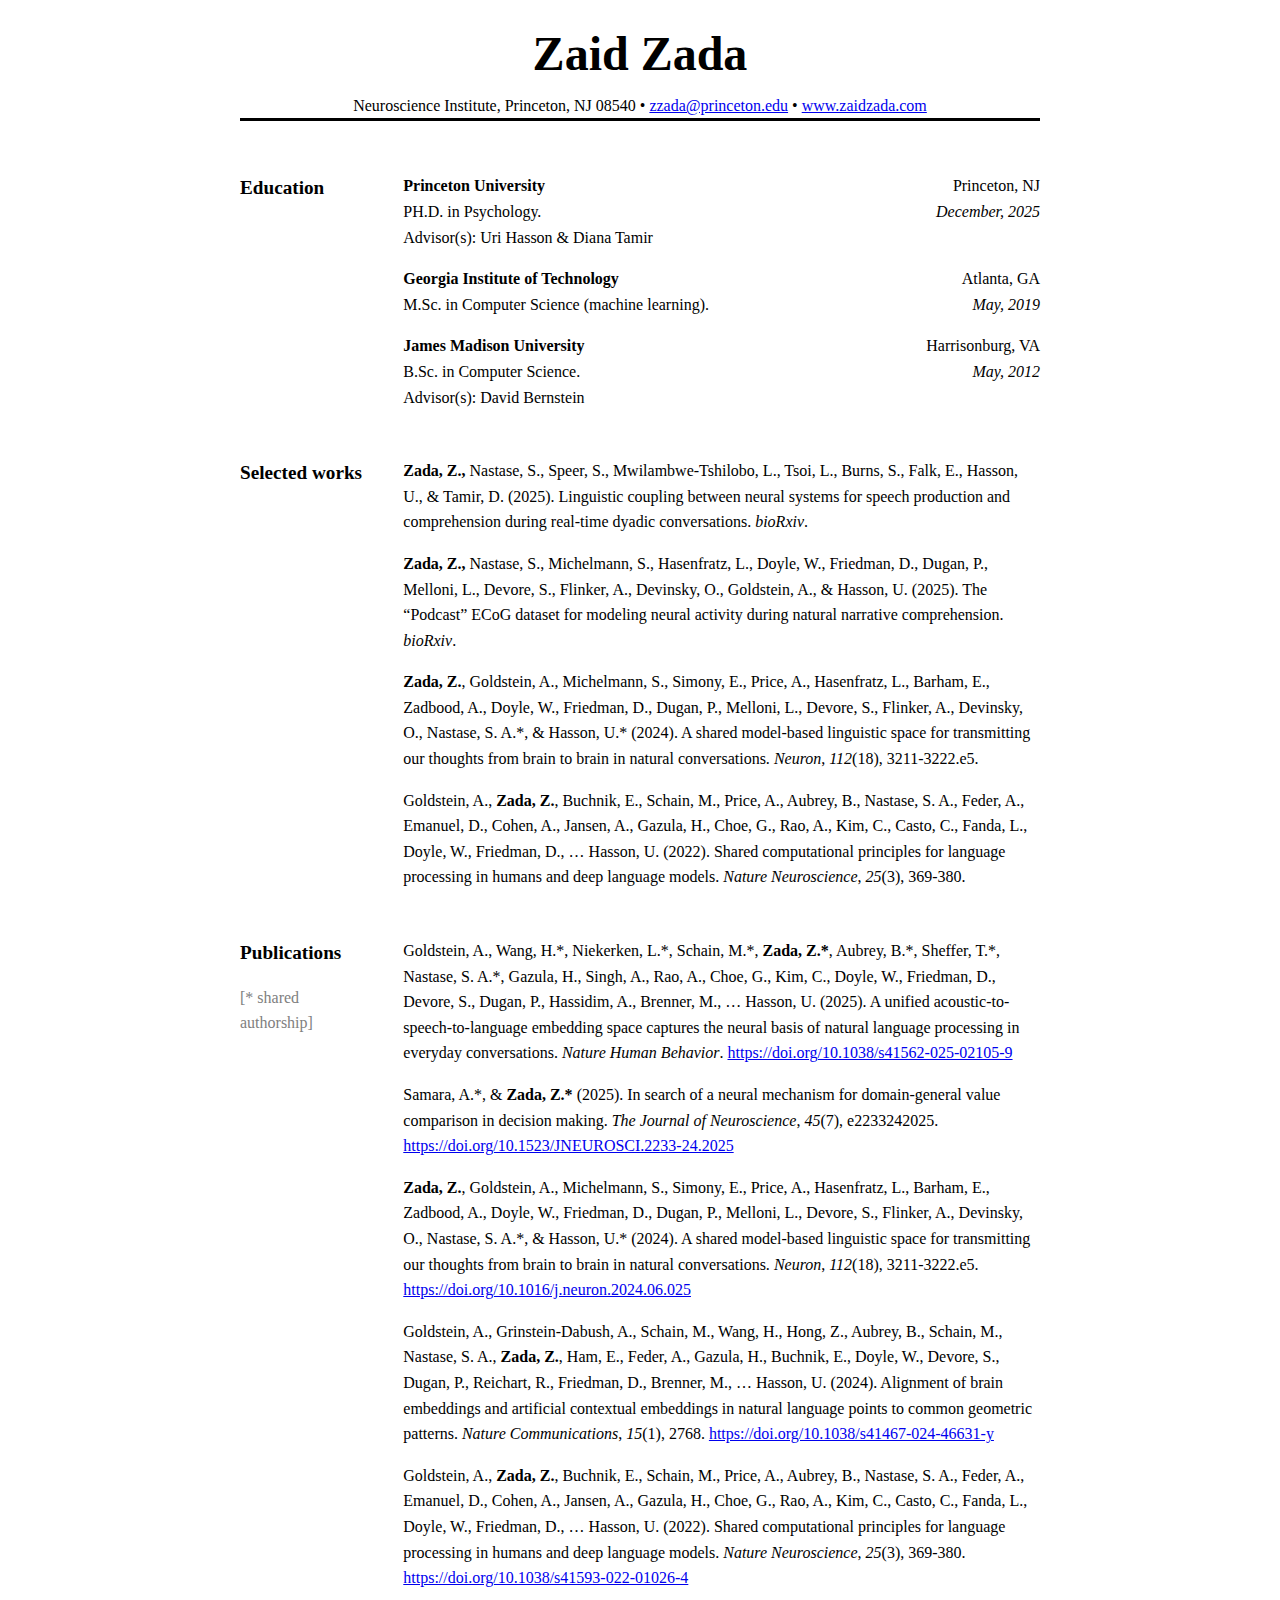
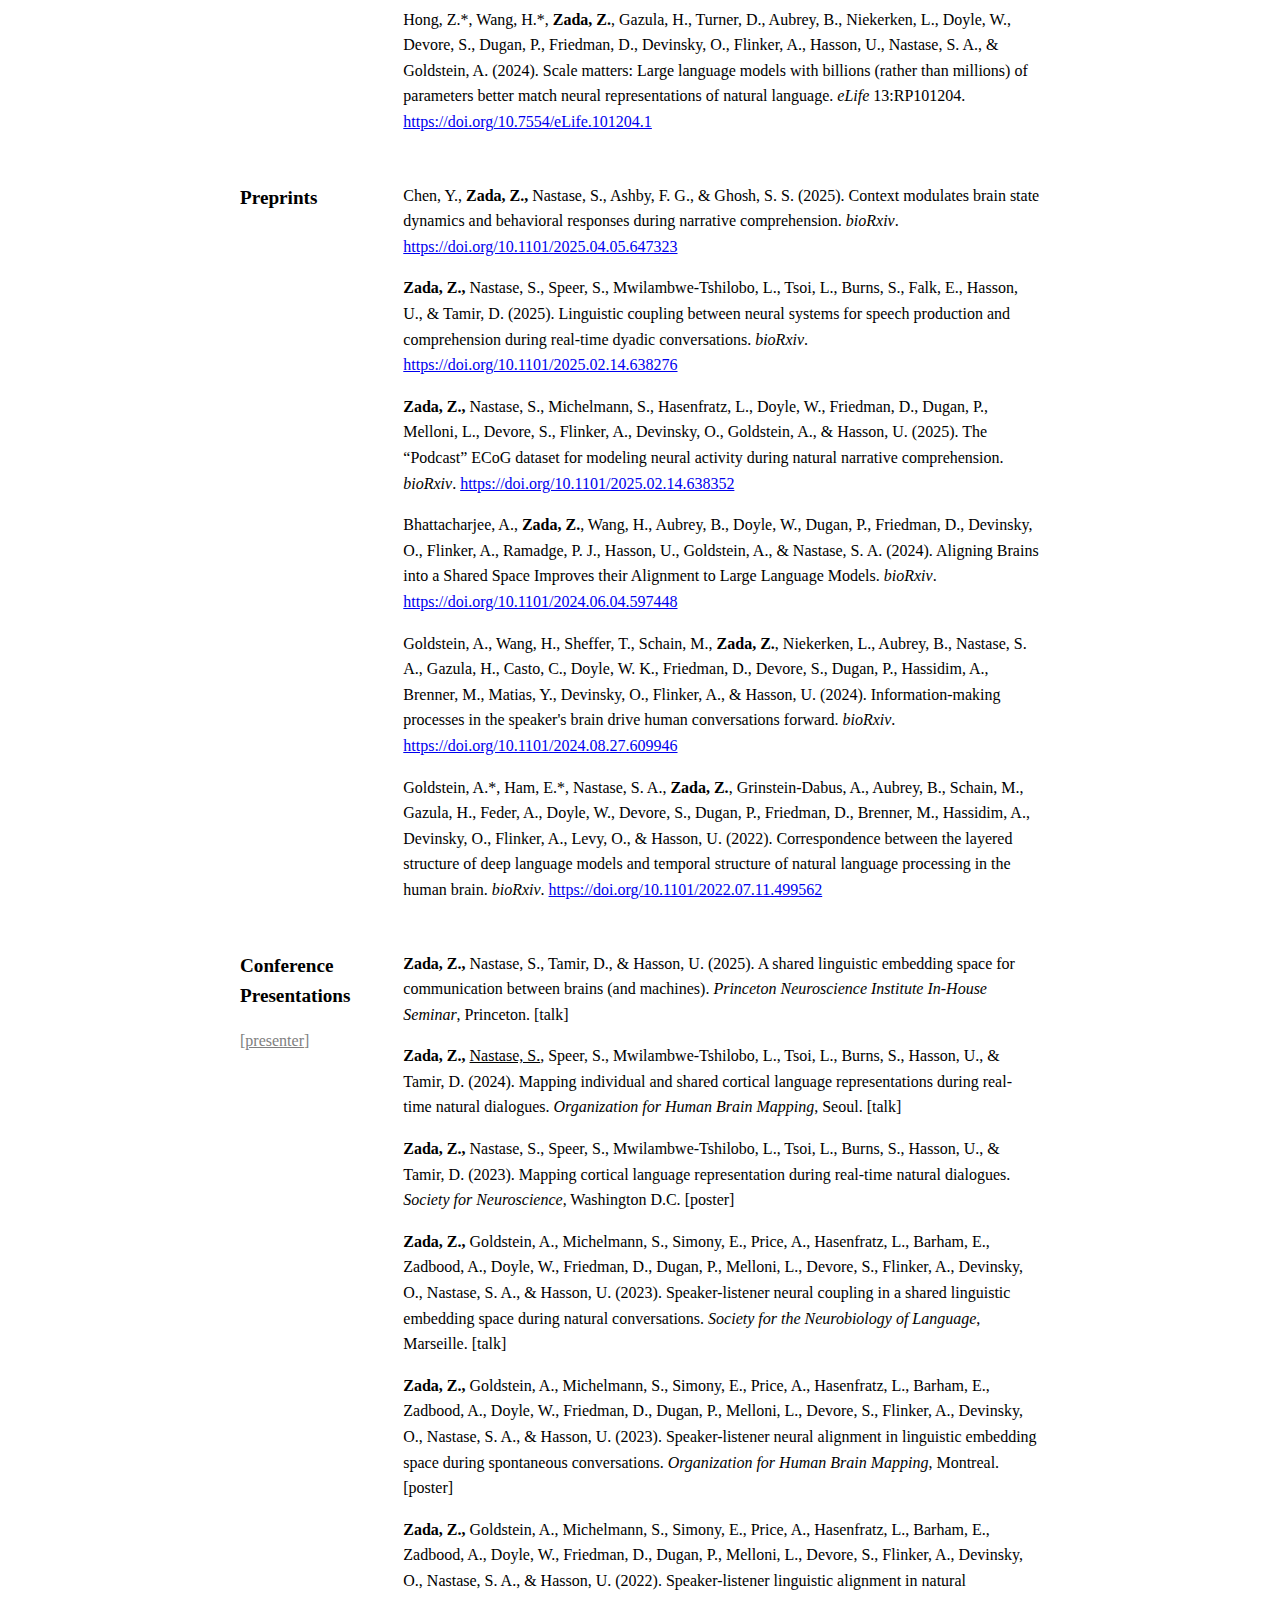
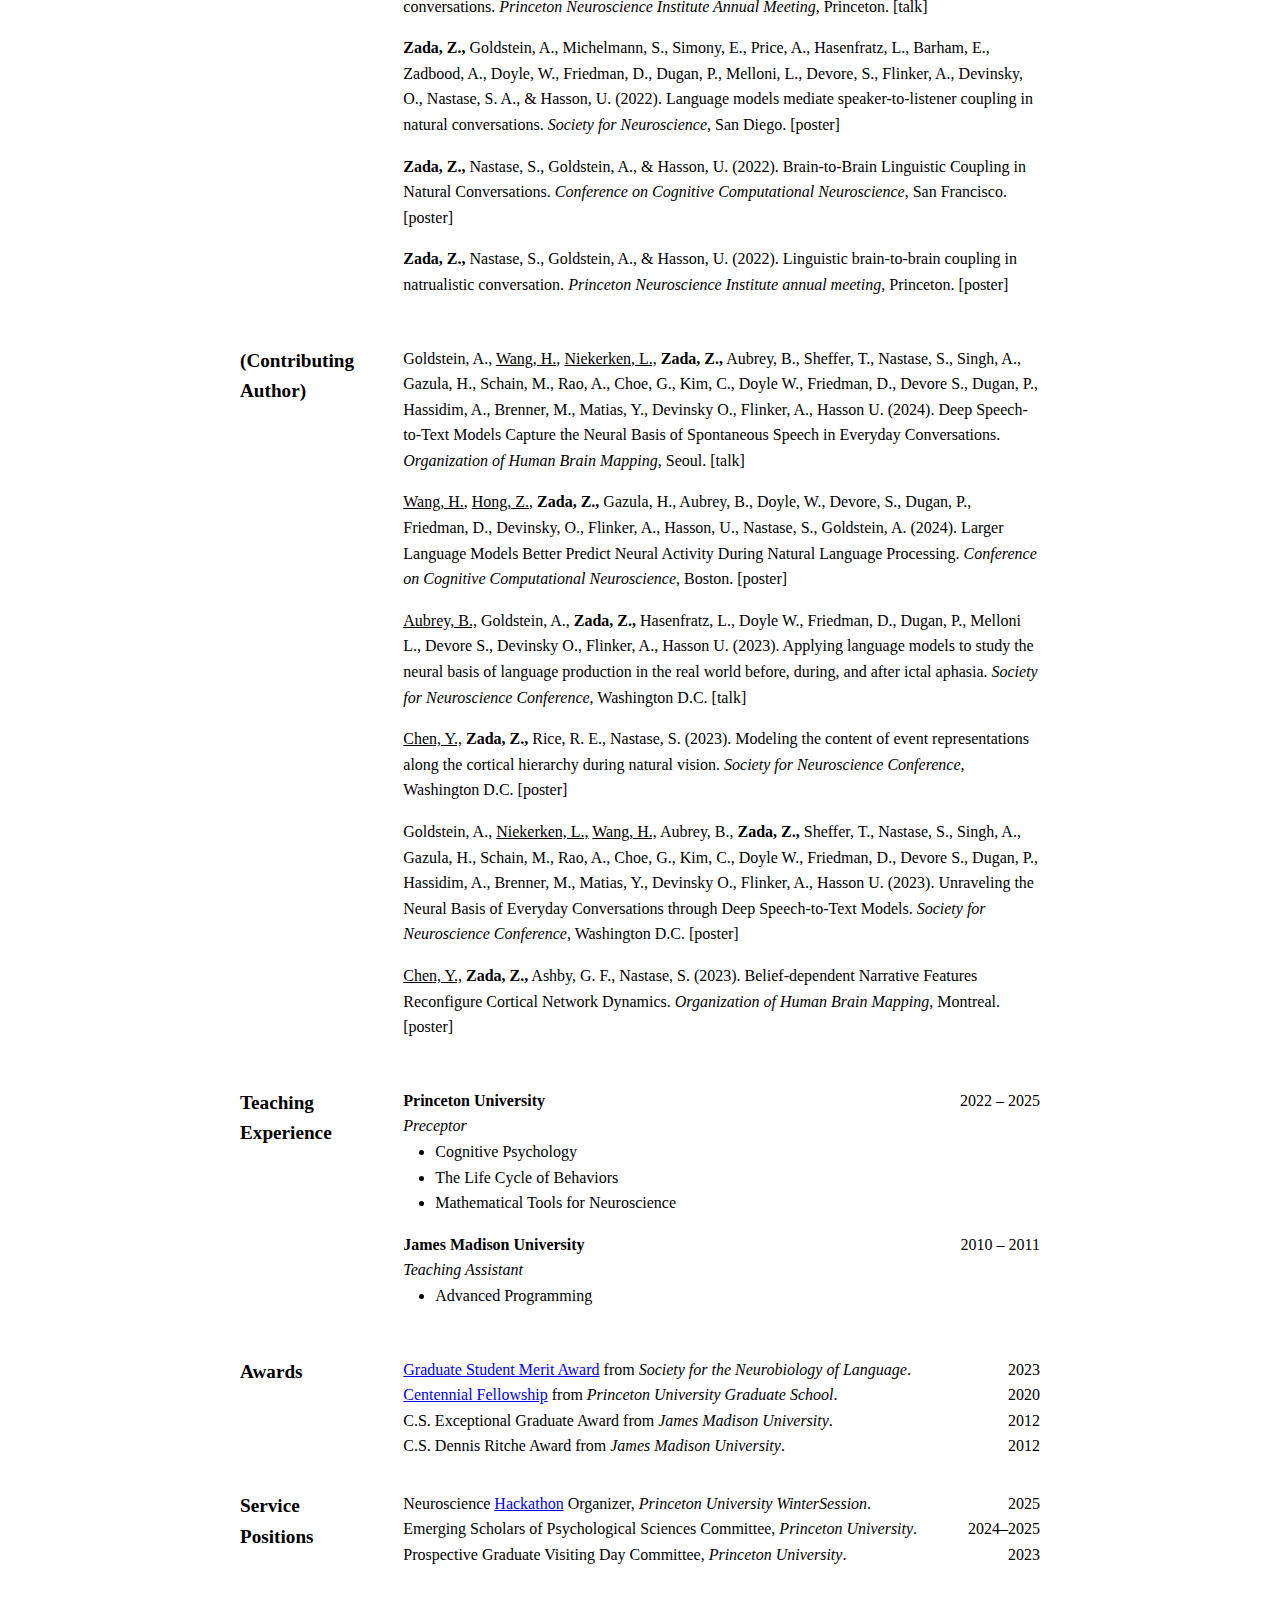
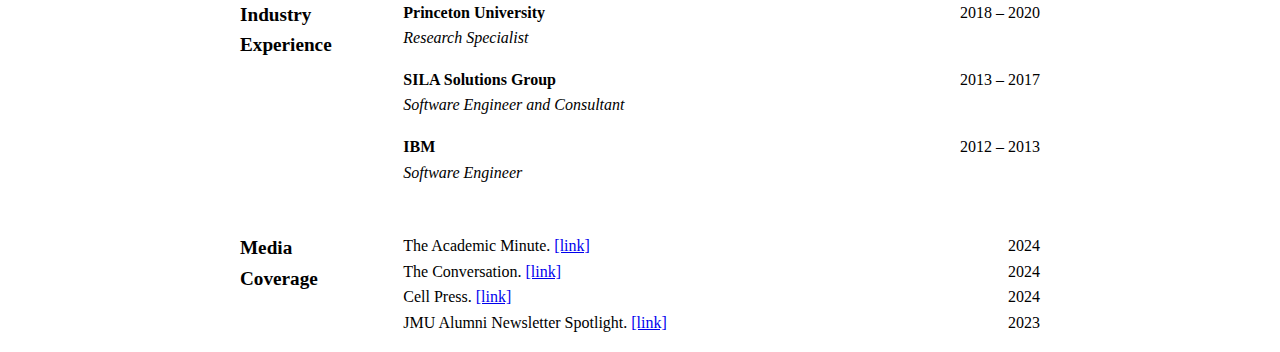
==== commit 6965fe95: "add preprint" ====
--- a/cv.html
+++ b/cv.html
@@ -257,6 +257,8 @@
       <ul>
         
         
+        
+        
         <li><strong>Zada, Z.,</strong> Nastase, S., Speer, S., Mwilambwe-Tshilobo, L., Tsoi, L., Burns, S., Falk, E., Hasson, U., &amp; Tamir, D. (2025). Linguistic coupling between neural systems for speech production and comprehension during real-time dyadic conversations. <i>bioRxiv</i>.</li>
         
         
@@ -341,6 +343,12 @@
         <h1>Preprints</h1>
       </header>
       <ul>
+        
+        <li>Chen, Y., <strong>Zada, Z.,</strong> Nastase, S., Ashby, F. G., &amp; Ghosh, S. S. (2025). Context modulates brain state dynamics and behavioral responses during narrative comprehension. <i>bioRxiv</i>.
+          
+          <a href="https://doi.org/10.1101/2025.04.05.647323"><span class="journal_badge">https://doi.org/10.1101/2025.04.05.647323</span></a>
+          
+        </li>
         
         <li><strong>Zada, Z.,</strong> Nastase, S., Speer, S., Mwilambwe-Tshilobo, L., Tsoi, L., Burns, S., Falk, E., Hasson, U., &amp; Tamir, D. (2025). Linguistic coupling between neural systems for speech production and comprehension during real-time dyadic conversations. <i>bioRxiv</i>.
           
